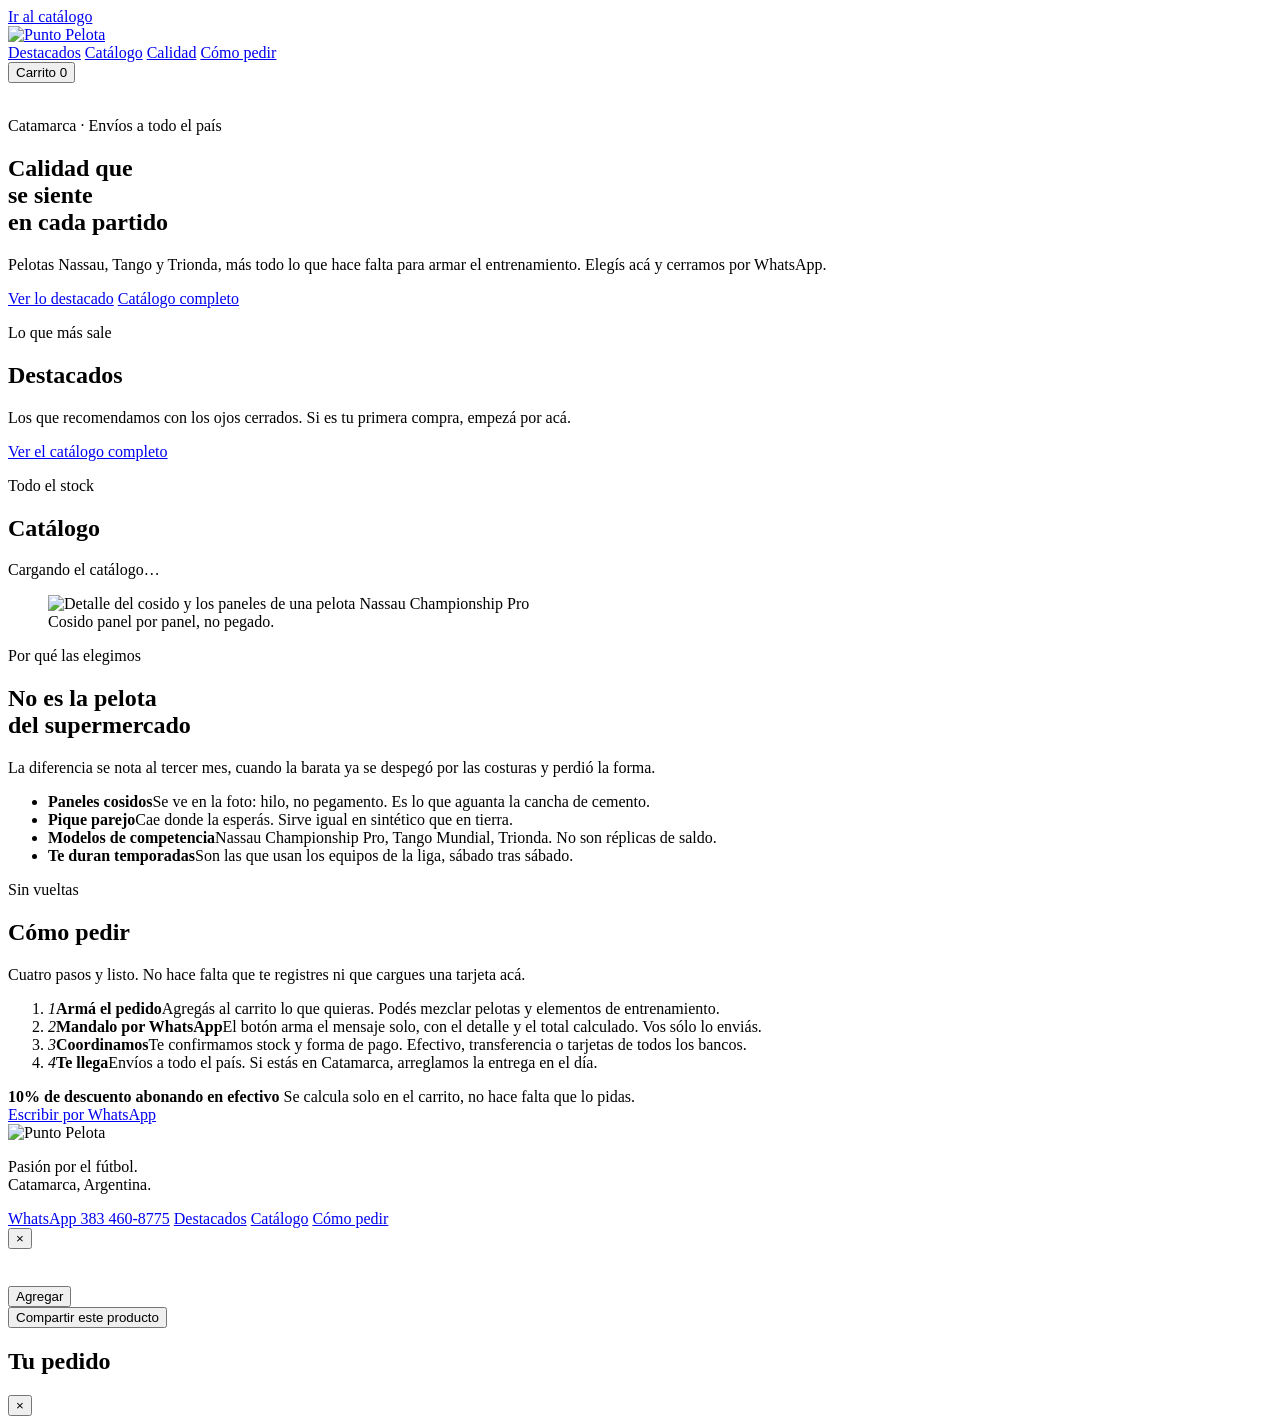
==== index.html @ 663b5a41 "Add files via upload" ====
<!DOCTYPE html>
<html lang="es-AR">
<head>
<meta charset="UTF-8">
<meta name="viewport" content="width=device-width, initial-scale=1.0, viewport-fit=cover">
<title>Punto Pelota — Pasión por el fútbol</title>
<meta name="description" content="Pelotas de fútbol, medio pique y elementos de entrenamiento. Envíos a todo el país, 10% off en efectivo. Catamarca.">
<meta name="theme-color" content="#070A06">

<link rel="icon" href="favicon.ico" sizes="any">
<link rel="icon" type="image/png" sizes="32x32" href="assets/img/favicon-32.png">
<link rel="apple-touch-icon" href="assets/img/apple-touch-icon.png">

<meta property="og:type" content="website">
<meta property="og:site_name" content="Punto Pelota">
<meta property="og:title" content="Punto Pelota — Pasión por el fútbol">
<meta property="og:description" content="Pelotas Nassau, Tango y Trionda. Conos, vallas y escaleras. Envíos a todo el país.">
<meta property="og:image" content="assets/img/og.jpg">
<meta property="og:image:width" content="1200">
<meta property="og:image:height" content="630">
<meta name="twitter:card" content="summary_large_image">

<link rel="preconnect" href="https://fonts.googleapis.com">
<link rel="preconnect" href="https://fonts.gstatic.com" crossorigin>
<link href="https://fonts.googleapis.com/css2?family=Anton&family=Barlow+Condensed:ital,wght@0,500;0,600;0,700;1,800&family=Barlow:wght@400;500;600&display=swap" rel="stylesheet">
<link rel="stylesheet" href="assets/css/styles.css">
</head>
<body>

<a class="skip" href="#catalogo">Ir al catálogo</a>
<div class="grain" aria-hidden="true"></div>

<header class="bar" id="bar">
  <a class="logo" href="#top" aria-label="Punto Pelota, inicio">
    <img src="assets/img/logo.webp" alt="Punto Pelota" width="150" height="141">
  </a>
  <nav class="nav">
    <a href="#destacados">Destacados</a>
    <a href="#catalogo">Catálogo</a>
    <a href="#calidad">Calidad</a>
    <a href="#pedir">Cómo pedir</a>
  </nav>
  <button class="cart-btn" id="cartOpen" aria-label="Abrir carrito">
    Carrito <span class="cart-count" id="cartCount">0</span>
  </button>
</header>

<main id="top">

  <section class="hero">
    <img class="hero-bg" src="assets/img/hero.webp" alt="" aria-hidden="true" fetchpriority="high">
    <span class="sweep" aria-hidden="true"></span>
    <div class="hero-in">
      <p class="eyebrow">Catamarca · Envíos a todo el país</p>
      <h1>Calidad que<br><span>se siente</span><br>en cada partido</h1>
      <p class="lede">Pelotas Nassau, Tango y Trionda, más todo lo que hace falta para armar el entrenamiento. Elegís acá y cerramos por WhatsApp.</p>
      <div class="hero-cta">
        <a class="btn btn-lime" href="#destacados">Ver lo destacado</a>
        <a class="btn btn-ghost" href="#catalogo">Catálogo completo</a>
      </div>
    </div>
  </section>

  <div class="ticker" aria-hidden="true"><div class="ticker-run" id="tickerRun"></div></div>

  <section class="sec destacados" id="destacados">
    <div class="sec-in">
      <header class="sec-head reveal">
        <p class="eyebrow">Lo que más sale</p>
        <h2>Destacados</h2>
        <p class="lede">Los que recomendamos con los ojos cerrados. Si es tu primera compra, empezá por acá.</p>
      </header>
      <div class="feat" id="feat"></div>
      <a class="btn btn-ghost feat-more reveal" href="#catalogo">Ver el catálogo completo</a>
    </div>
  </section>

  <section class="sec catalogo" id="catalogo">
    <div class="sec-in">
      <header class="sec-head reveal">
        <p class="eyebrow">Todo el stock</p>
        <h2>Catálogo</h2>
      </header>
      <div class="filters" id="filters" role="tablist" aria-label="Filtrar por categoría"></div>
      <div class="grid" id="grid" aria-live="polite"></div>
      <p class="loading" id="loading">Cargando el catálogo…</p>
    </div>
  </section>

  <section class="sec calidad" id="calidad">
    <div class="sec-in calidad-in">
      <figure class="calidad-img reveal">
        <img src="assets/img/detalle.webp" alt="Detalle del cosido y los paneles de una pelota Nassau Championship Pro" loading="lazy">
        <figcaption>Cosido panel por panel, no pegado.</figcaption>
      </figure>
      <div class="calidad-txt reveal">
        <p class="eyebrow">Por qué las elegimos</p>
        <h2>No es la pelota<br>del supermercado</h2>
        <p class="lede">La diferencia se nota al tercer mes, cuando la barata ya se despegó por las costuras y perdió la forma.</p>
        <ul class="props">
          <li><b>Paneles cosidos</b><span>Se ve en la foto: hilo, no pegamento. Es lo que aguanta la cancha de cemento.</span></li>
          <li><b>Pique parejo</b><span>Cae donde la esperás. Sirve igual en sintético que en tierra.</span></li>
          <li><b>Modelos de competencia</b><span>Nassau Championship Pro, Tango Mundial, Trionda. No son réplicas de saldo.</span></li>
          <li><b>Te duran temporadas</b><span>Son las que usan los equipos de la liga, sábado tras sábado.</span></li>
        </ul>
      </div>
    </div>
  </section>

  <section class="sec pedir" id="pedir">
    <div class="sec-in">
      <header class="sec-head reveal">
        <p class="eyebrow">Sin vueltas</p>
        <h2>Cómo pedir</h2>
        <p class="lede">Cuatro pasos y listo. No hace falta que te registres ni que cargues una tarjeta acá.</p>
      </header>
      <ol class="pasos">
        <li class="reveal"><i>1</i><b>Armá el pedido</b><span>Agregás al carrito lo que quieras. Podés mezclar pelotas y elementos de entrenamiento.</span></li>
        <li class="reveal"><i>2</i><b>Mandalo por WhatsApp</b><span>El botón arma el mensaje solo, con el detalle y el total calculado. Vos sólo lo enviás.</span></li>
        <li class="reveal"><i>3</i><b>Coordinamos</b><span>Te confirmamos stock y forma de pago. Efectivo, transferencia o tarjetas de todos los bancos.</span></li>
        <li class="reveal"><i>4</i><b>Te llega</b><span>Envíos a todo el país. Si estás en Catamarca, arreglamos la entrega en el día.</span></li>
      </ol>
      <div class="pedir-cta reveal">
        <div>
          <b>10% de descuento abonando en efectivo</b>
          <span>Se calcula solo en el carrito, no hace falta que lo pidas.</span>
        </div>
        <a class="btn btn-lime" href="https://wa.me/5493834608775" target="_blank" rel="noopener">Escribir por WhatsApp</a>
      </div>
    </div>
  </section>

</main>

<footer class="foot">
  <div class="sec-in foot-in">
    <div>
      <img class="foot-logo" src="assets/img/logo.webp" alt="Punto Pelota" width="130" height="122" loading="lazy">
      <p class="foot-note">Pasión por el fútbol.<br>Catamarca, Argentina.</p>
    </div>
    <div class="foot-links">
      <a href="https://wa.me/5493834608775" target="_blank" rel="noopener">WhatsApp 383 460-8775</a>
      <a href="#destacados">Destacados</a>
      <a href="#catalogo">Catálogo</a>
      <a href="#pedir">Cómo pedir</a>
    </div>
  </div>
</footer>

<!-- barra fija de celular -->
<div class="bottombar" id="bottomBar" hidden>
  <div class="bb-txt"><b id="bbCount">0 productos</b><span id="bbTotal">$0</span></div>
  <button class="btn btn-lime" id="bbOpen">Ver pedido</button>
</div>

<!-- ficha de producto -->
<div class="scrim" id="scrim" hidden></div>
<div class="modal" id="modal" role="dialog" aria-modal="true" aria-labelledby="mNombre" aria-hidden="true">
  <div class="modal-card">
    <button class="modal-close" id="modalClose" aria-label="Cerrar">&times;</button>
    <div class="modal-img"><img id="mImg" alt=""></div>
    <p class="cat" id="mCat"></p>
    <h3 id="mNombre"></h3>
    <p class="talle" id="mTalle" hidden></p>
    <p class="det" id="mDet"></p>
    <div class="modal-foot">
      <span id="mPrecio"></span>
      <button class="btn btn-lime" id="mAdd">Agregar</button>
    </div>
    <button class="share" id="mShare">Compartir este producto</button>
  </div>
</div>

<aside class="cart" id="cart" aria-label="Carrito" aria-hidden="true">
  <div class="cart-head">
    <h2>Tu pedido</h2>
    <button class="cart-close" id="cartClose" aria-label="Cerrar carrito">&times;</button>
  </div>
  <div class="cart-body" id="cartBody"></div>
  <div class="cart-foot" id="cartFoot" hidden>
    <div class="row"><span>Subtotal</span><b id="subtotal">$0</b></div>
    <div class="row cash"><span>Con 10% en efectivo</span><b id="cash">$0</b></div>
    <p class="cart-note" id="cartNote" hidden>Hay artículos a consultar. Te pasamos el precio por WhatsApp.</p>
    <a class="btn btn-lime btn-full" id="checkout" href="#" target="_blank" rel="noopener">Enviar pedido por WhatsApp</a>
    <p class="cart-fine">Te respondemos para coordinar pago y entrega.</p>
  </div>
</aside>

<div class="toast" id="toast" role="status" aria-live="polite"></div>

<script src="assets/js/app.js"></script>
</body>
</html>
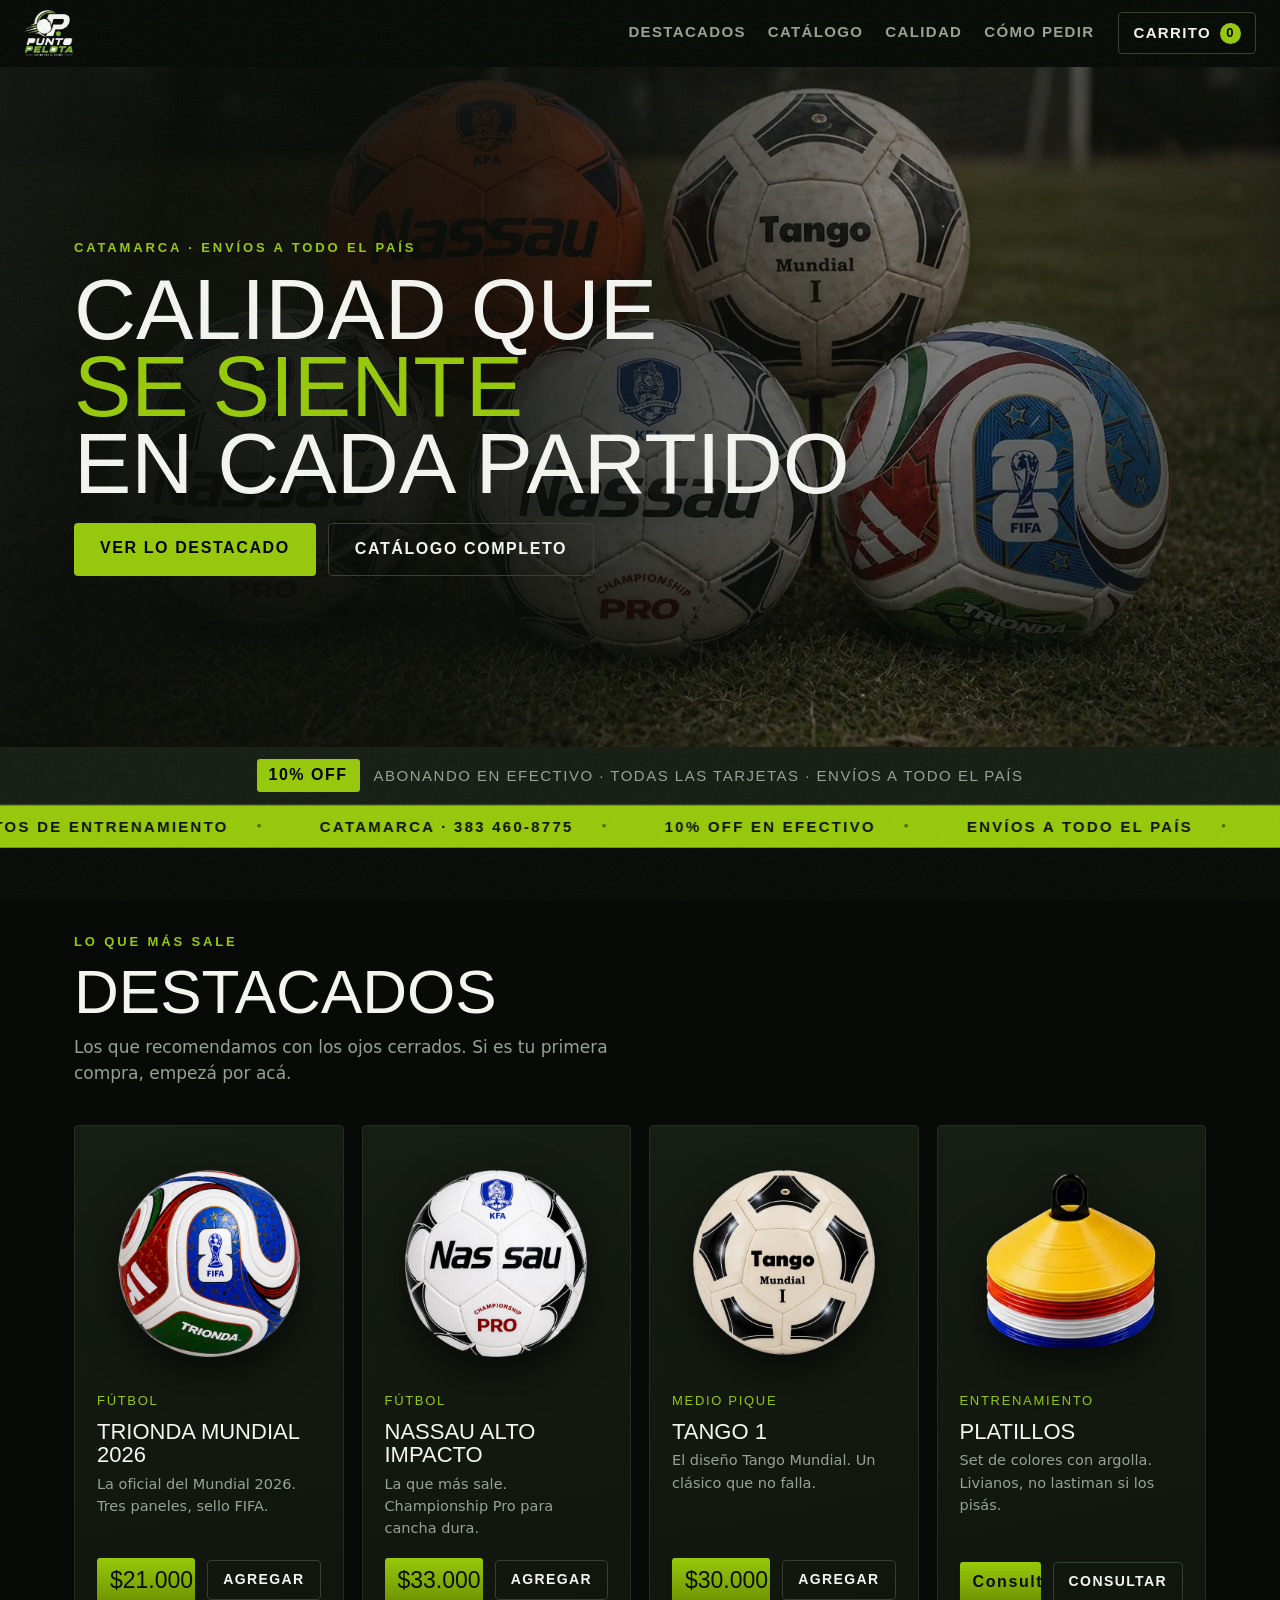
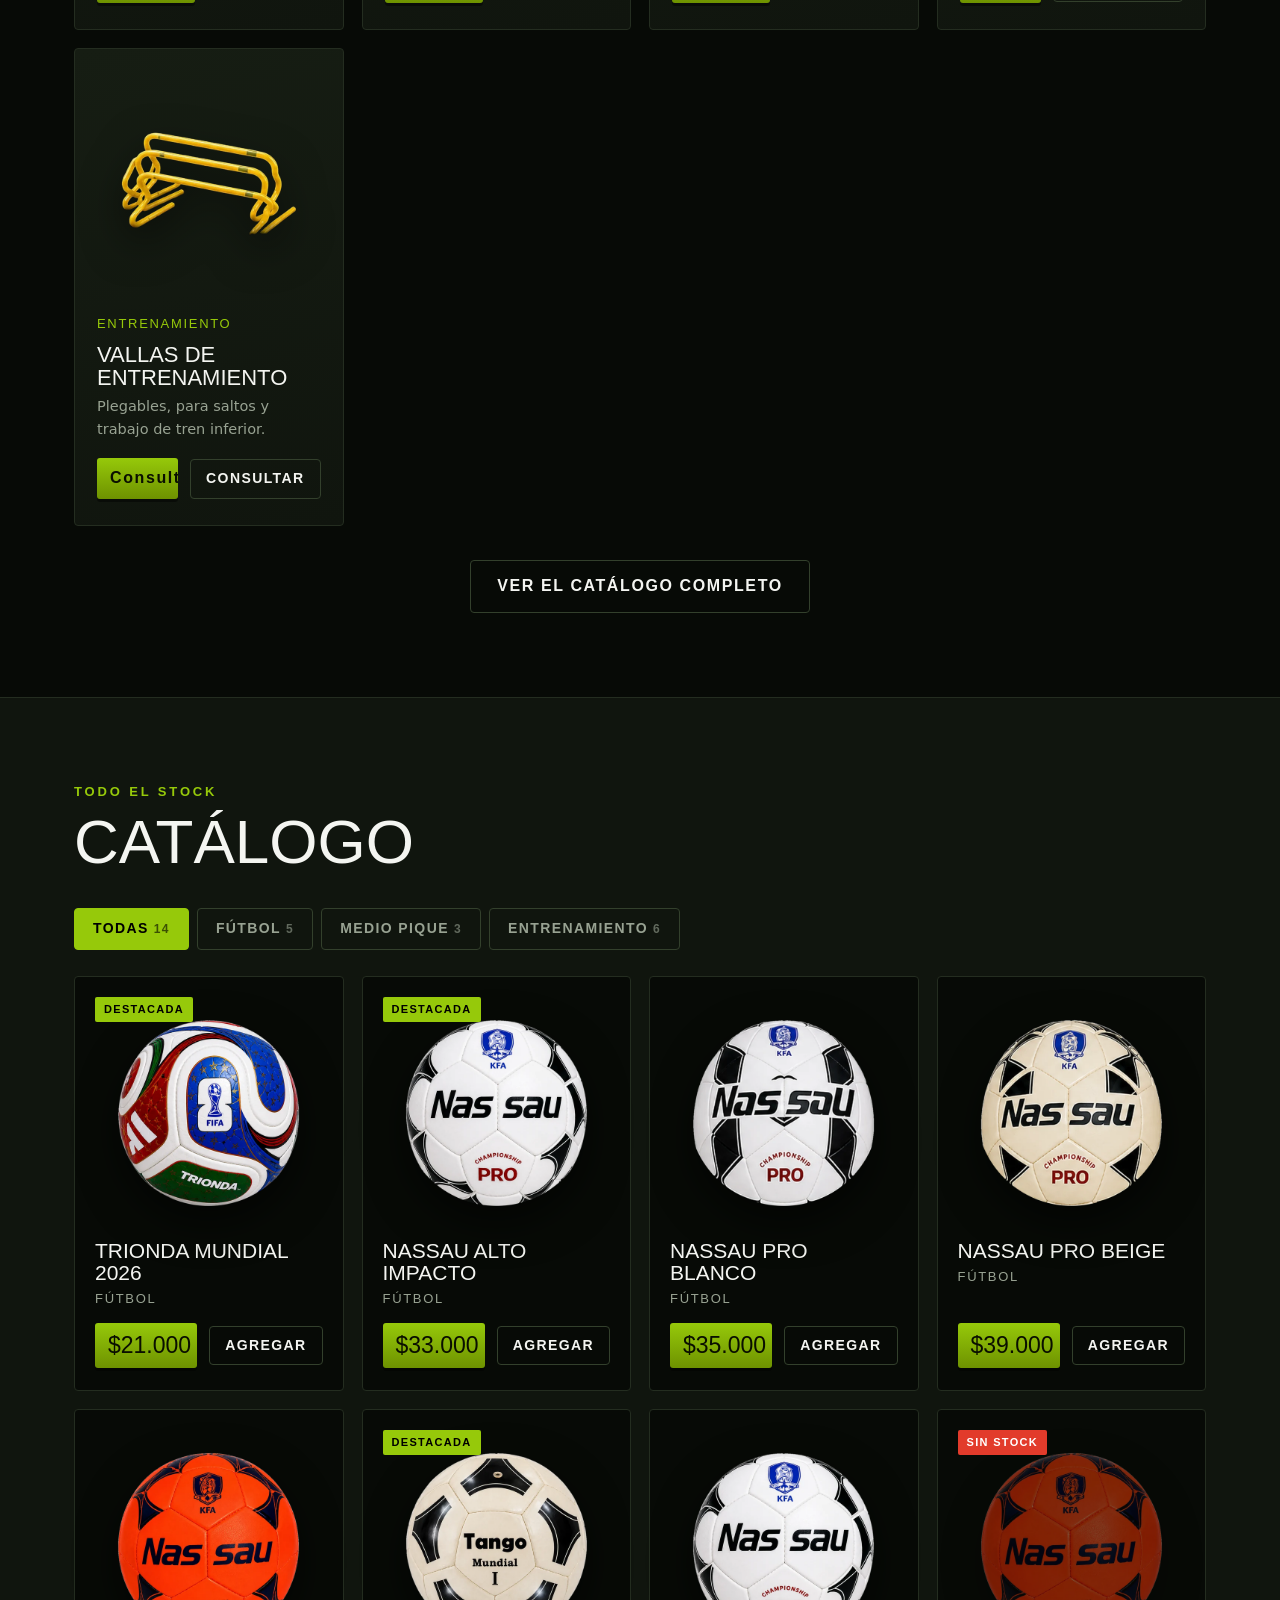
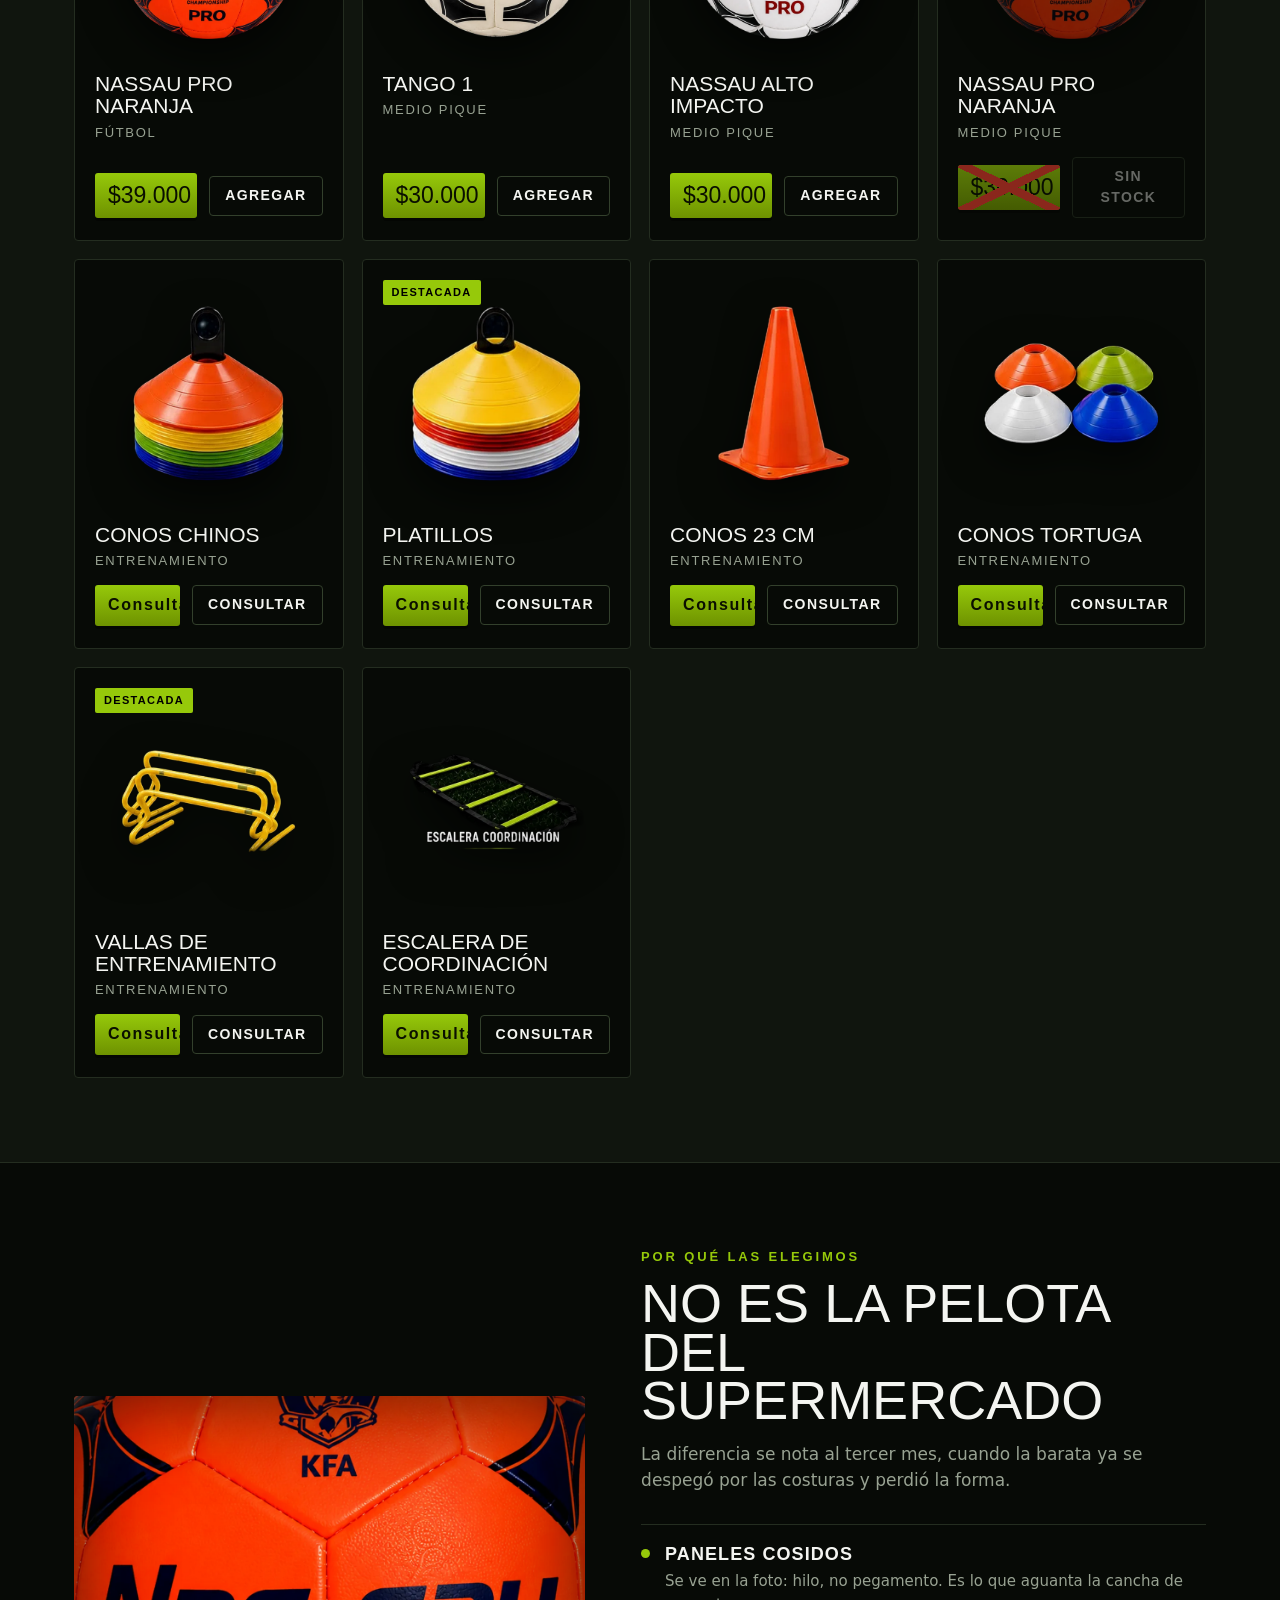
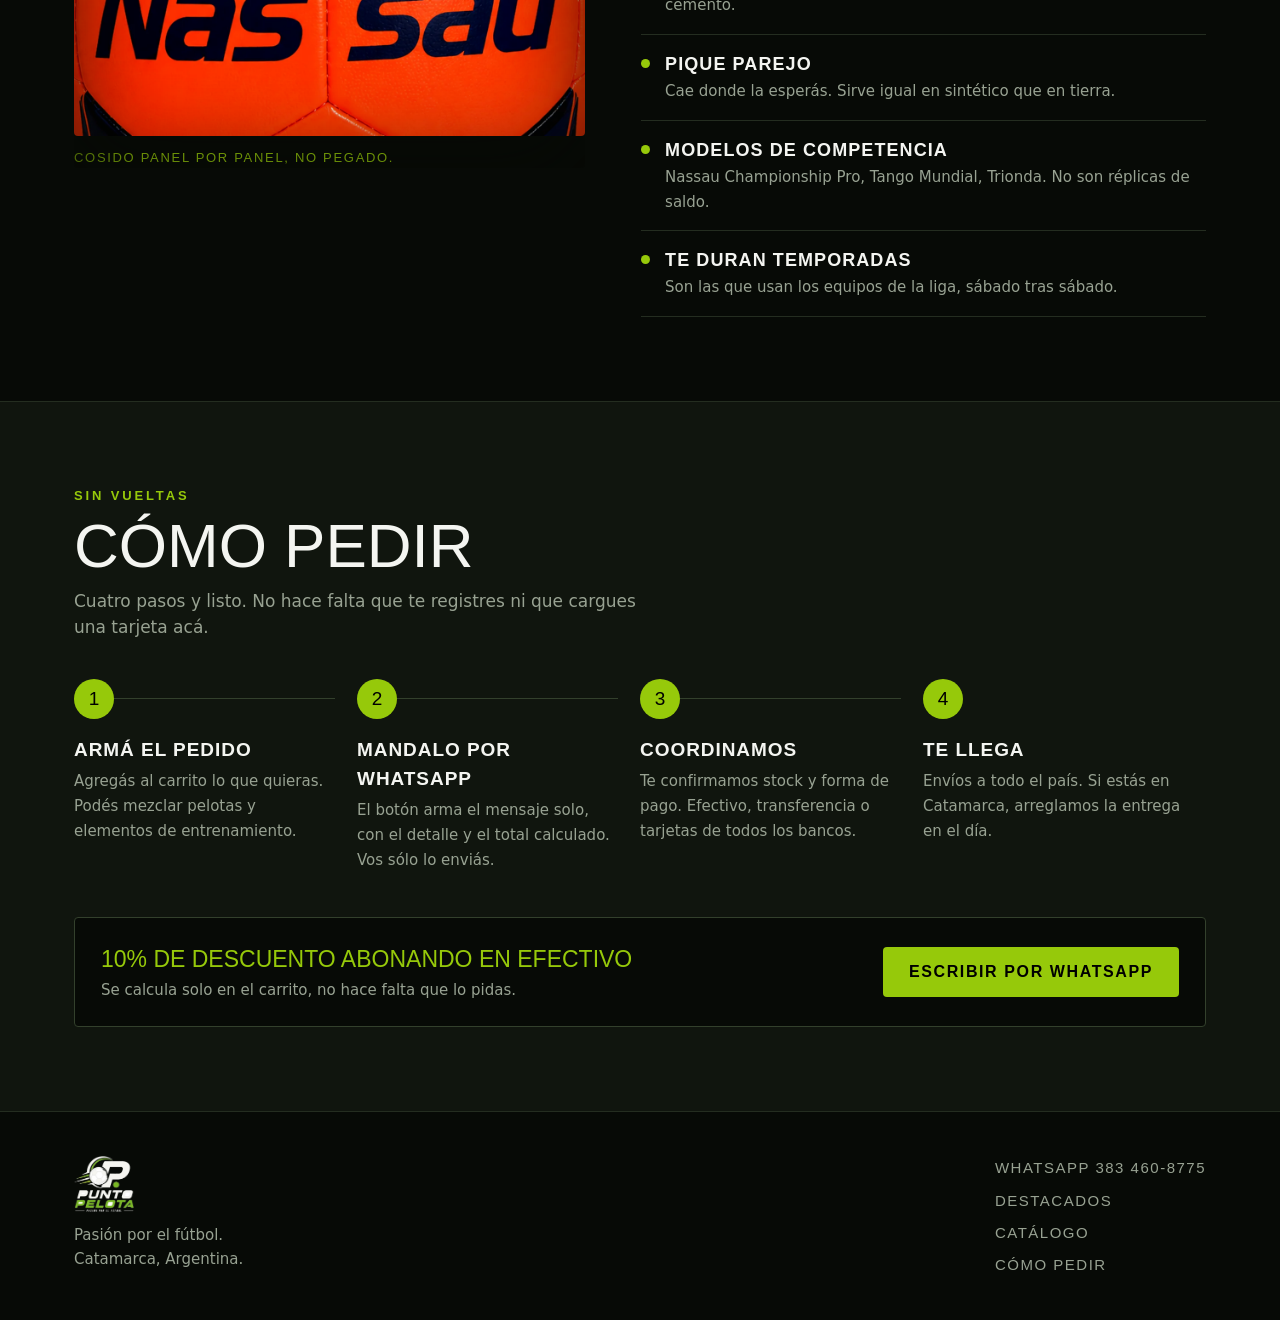
==== commit 145319f4: "cambios" ====
--- a/index.html
+++ b/index.html
@@ -44,6 +44,13 @@
     Carrito <span class="cart-count" id="cartCount">0</span>
   </button>
 </header>
+<!-- nav inferior de celular (como Offload) -->
+<nav class="bottom-nav" id="bottomNav" aria-label="Navegación principal">
+  <a class="bn" href="#top"><svg viewBox="0 0 24 24" fill="none" stroke="currentColor" stroke-width="2"><path d="M3 9l9-7 9 7v11a2 2 0 01-2 2H5a2 2 0 01-2-2z"/><polyline points="9 22 9 12 15 12 15 22"/></svg><span>Inicio</span></a>
+  <a class="bn" href="#catalogo"><svg viewBox="0 0 24 24" fill="none" stroke="currentColor" stroke-width="2"><rect x="3" y="3" width="7" height="7"/><rect x="14" y="3" width="7" height="7"/><rect x="3" y="14" width="7" height="7"/><rect x="14" y="14" width="7" height="7"/></svg><span>Catálogo</span></a>
+  <a class="bn bn-wp" href="https://wa.me/5493834608775" target="_blank" rel="noopener"><svg viewBox="0 0 24 24" fill="currentColor"><path d="M17.47 14.38c-.28-.14-1.64-.81-1.9-.9-.25-.1-.43-.14-.62.14-.18.28-.71.9-.87 1.08-.16.18-.32.2-.6.07-.28-.14-1.18-.43-2.25-1.38-.83-.74-1.39-1.65-1.55-1.93-.16-.28-.02-.43.12-.57.13-.12.28-.32.42-.48.14-.16.18-.28.28-.46.1-.18.05-.34-.02-.48-.07-.14-.62-1.5-.85-2.05-.22-.54-.45-.47-.62-.47l-.53-.01c-.18 0-.48.07-.73.34-.25.27-.97.95-.97 2.3s1 2.66 1.13 2.85c.14.18 1.96 3 4.75 4.21.66.29 1.18.46 1.58.58.66.21 1.26.18 1.74.11.53-.08 1.64-.67 1.87-1.32.23-.65.23-1.2.16-1.32-.07-.12-.25-.2-.53-.33z"/><path d="M12 2C6.48 2 2 6.48 2 12c0 1.85.5 3.58 1.37 5.07L2 22l5.07-1.36C8.43 21.51 10.16 22 12 22c5.52 0 10-4.48 10-10S17.52 2 12 2zm0 18c-1.7 0-3.29-.44-4.67-1.22l-.33-.2-3.41.91.91-3.35-.22-.35A7.94 7.94 0 014 12c0-4.42 3.58-8 8-8s8 3.58 8 8-3.58 8-8 8z"/></svg><span>WhatsApp</span></a>
+  <button class="bn" id="bnCart"><svg viewBox="0 0 24 24" fill="none" stroke="currentColor" stroke-width="2"><circle cx="9" cy="21" r="1"/><circle cx="20" cy="21" r="1"/><path d="M1 1h4l2.68 13.39a2 2 0 002 1.61h9.72a2 2 0 002-1.61L23 6H6"/></svg><span>Carrito</span><span class="bn-count" id="bnCount">0</span></button>
+</nav>
 
 <main id="top">
 
@@ -53,7 +60,6 @@
     <div class="hero-in">
       <p class="eyebrow">Catamarca · Envíos a todo el país</p>
       <h1>Calidad que<br><span>se siente</span><br>en cada partido</h1>
-      <p class="lede">Pelotas Nassau, Tango y Trionda, más todo lo que hace falta para armar el entrenamiento. Elegís acá y cerramos por WhatsApp.</p>
       <div class="hero-cta">
         <a class="btn btn-lime" href="#destacados">Ver lo destacado</a>
         <a class="btn btn-ghost" href="#catalogo">Catálogo completo</a>
@@ -61,7 +67,12 @@
     </div>
   </section>
 
-  <div class="ticker" aria-hidden="true"><div class="ticker-run" id="tickerRun"></div></div>
+  <div class="promo-strip">
+    <span class="promo-badge">10% OFF</span>
+    <span>abonando en efectivo · todas las tarjetas · envíos a todo el país</span>
+  </div>
+
+  <div class="ticker" aria-hidden="true"><div class="ticker-inner" id="tickerInner"></div></div>
 
   <section class="sec destacados" id="destacados">
     <div class="sec-in">
@@ -147,11 +158,6 @@
   </div>
 </footer>
 
-<!-- barra fija de celular -->
-<div class="bottombar" id="bottomBar" hidden>
-  <div class="bb-txt"><b id="bbCount">0 productos</b><span id="bbTotal">$0</span></div>
-  <button class="btn btn-lime" id="bbOpen">Ver pedido</button>
-</div>
 
 <!-- ficha de producto -->
 <div class="scrim" id="scrim" hidden></div>
@@ -190,4 +196,4 @@
 
 <script src="assets/js/app.js"></script>
 </body>
-</html>
+</html> 
--- a/assets/css/styles.css
+++ b/assets/css/styles.css
@@ -0,0 +1,404 @@
+/* Punto Pelota — tokens tomados del logo y los flyers oficiales */
+:root{
+  --pitch:#070A06; --night:#10150E; --night2:#161D13;
+  --line:#242D20; --line2:#33402C;
+  --chalk:#F4F5F1; --ash:#98A292;
+  --lime:#96C90A; --lime-deep:#6E9200; --red:#E23B2B;
+  --r:4px; --max:1180px;
+  --safe:env(safe-area-inset-bottom,0px);
+}
+
+*{box-sizing:border-box;margin:0;padding:0}
+html{scroll-behavior:smooth}
+body{background:var(--pitch);color:var(--chalk);
+  font-family:'Barlow',system-ui,sans-serif;font-size:16px;line-height:1.55;
+  -webkit-font-smoothing:antialiased;overflow-x:hidden}
+img{max-width:100%;display:block}
+a{color:inherit;text-decoration:none}
+button{font:inherit;cursor:pointer;border:0;background:none;color:inherit}
+.skip{position:absolute;left:-9999px}
+.skip:focus{left:12px;top:12px;z-index:99;background:var(--lime);color:#000;padding:10px 16px}
+:focus-visible{outline:2px solid var(--lime);outline-offset:3px}
+
+.grain{position:fixed;inset:0;z-index:100;pointer-events:none;opacity:.05;
+  background-image:url("data:image/svg+xml,%3Csvg xmlns='http://www.w3.org/2000/svg' width='140' height='140'%3E%3Cfilter id='n'%3E%3CfeTurbulence type='fractalNoise' baseFrequency='.85' numOctaves='3'/%3E%3C/filter%3E%3Crect width='140' height='140' filter='url(%23n)'/%3E%3C/svg%3E")}
+
+h1,h2{font-family:'Anton',sans-serif;font-weight:400;text-transform:uppercase;line-height:.9}
+.lede{color:var(--ash);font-size:17px;max-width:52ch}
+.eyebrow{font-family:'Barlow Condensed',sans-serif;font-weight:600;
+  text-transform:uppercase;letter-spacing:.22em;font-size:13px;color:var(--lime)}
+
+.btn{font-family:'Barlow Condensed',sans-serif;font-weight:700;
+  text-transform:uppercase;letter-spacing:.1em;font-size:16px;
+  padding:13px 26px;border-radius:var(--r);display:inline-block;text-align:center;
+  transition:transform .16s,background .16s,border-color .16s,color .16s}
+.btn-lime{background:var(--lime);color:#000}
+.btn-lime:hover{background:#A8DE12;transform:translateY(-2px)}
+.btn-ghost{border:1px solid var(--line2);color:var(--chalk)}
+.btn-ghost:hover{border-color:var(--lime);color:var(--lime)}
+.btn-full{width:100%}
+
+.sec{padding:84px 0}
+.sec-in{max-width:var(--max);margin:0 auto;padding:0 24px}
+.sec-head{margin-bottom:38px}
+.sec-head h2{font-size:clamp(38px,6vw,62px);margin:12px 0}
+.sec-head .lede{margin-top:14px}
+
+.reveal{opacity:0;transform:translateY(22px);
+  transition:opacity .6s cubic-bezier(.2,.7,.3,1),transform .6s cubic-bezier(.2,.7,.3,1)}
+.reveal.in{opacity:1;transform:none}
+
+/* ---------- Header ---------- */
+.bar{position:sticky;top:0;z-index:40;display:flex;align-items:center;gap:24px;
+  padding:10px 24px;background:rgba(7,10,6,.9);backdrop-filter:blur(12px);
+  border-bottom:1px solid transparent;transition:border-color .3s,padding .3s}
+.bar.stuck{border-bottom-color:var(--line);padding:6px 24px}
+.logo img{height:46px;width:auto;transition:height .3s}
+.bar.stuck .logo img{height:38px}
+.nav{margin-left:auto;display:flex;gap:22px;
+  font-family:'Barlow Condensed',sans-serif;font-weight:600;
+  text-transform:uppercase;letter-spacing:.09em;font-size:15px}
+.nav a{color:var(--ash);transition:color .18s;position:relative;padding-bottom:3px}
+.nav a::after{content:"";position:absolute;left:0;right:100%;bottom:0;height:2px;
+  background:var(--lime);transition:right .25s}
+.nav a:hover{color:var(--chalk)}
+.nav a:hover::after{right:0}
+.cart-btn{font-family:'Barlow Condensed',sans-serif;font-weight:700;
+  text-transform:uppercase;letter-spacing:.09em;font-size:15px;
+  border:1px solid var(--line2);padding:8px 14px;border-radius:var(--r);
+  display:flex;align-items:center;gap:9px;transition:border-color .18s}
+.cart-btn:hover{border-color:var(--lime)}
+.cart-count{background:var(--lime);color:#000;font-weight:700;min-width:21px;height:21px;
+  border-radius:11px;display:grid;place-items:center;font-size:13px;padding:0 5px}
+.cart-count.bump{animation:bump .4s cubic-bezier(.3,1.6,.4,1)}
+@keyframes bump{40%{transform:scale(1.45)}}
+
+/* ---------- Hero ---------- */
+.hero{position:relative;min-height:clamp(470px,76vh,680px);display:flex;align-items:center;overflow:hidden}
+.hero-bg{position:absolute;inset:0;width:100%;height:100%;object-fit:cover;object-position:50% 62%}
+.hero::after{content:"";position:absolute;inset:0;
+  background:linear-gradient(96deg,rgba(7,10,6,.96) 0%,rgba(7,10,6,.87) 38%,rgba(7,10,6,.4) 68%,rgba(7,10,6,.66) 100%)}
+.sweep{position:absolute;top:-60%;left:-30%;width:38%;height:220%;z-index:1;
+  background:linear-gradient(90deg,transparent,rgba(255,255,255,.055),transparent);
+  transform:rotate(14deg);animation:sweep 9s ease-in-out infinite}
+@keyframes sweep{0%{left:-30%}55%,100%{left:120%}}
+.hero-in{position:relative;z-index:2;max-width:var(--max);width:100%;margin:0 auto;padding:56px 24px}
+.hero h1{font-size:clamp(46px,7.6vw,86px);margin:12px 0 20px}
+.hero h1 span{color:var(--lime)}
+.hero .lede{margin-bottom:30px}
+.hero-cta{display:flex;gap:12px;flex-wrap:wrap}
+
+/* ---------- Promo strip ---------- */
+.promo-strip{display:flex;align-items:center;justify-content:center;gap:14px;
+  background:var(--night2);border-bottom:1px solid var(--line2);
+  padding:12px 20px;font-family:'Barlow Condensed',sans-serif;font-size:15px;
+  text-transform:uppercase;letter-spacing:.1em;color:var(--ash);text-align:center;flex-wrap:wrap}
+.promo-badge{background:var(--lime);color:#000;font-weight:700;
+  padding:4px 12px;border-radius:3px;font-size:16px;white-space:nowrap}
+
+/* ---------- Ticker (JS) ---------- */
+
+.ticker{overflow:hidden;background:var(--lime);color:#0A0F00;
+  border-block:1px solid var(--lime-deep);padding:9px 0;user-select:none}
+.ticker-inner{display:flex;width:max-content;will-change:transform}
+.ticker-inner span{font-family:'Barlow Condensed',sans-serif;font-weight:700;
+  text-transform:uppercase;letter-spacing:.15em;font-size:15px;white-space:nowrap;
+  padding:0 28px;display:flex;align-items:center;gap:28px}
+.ticker-inner span::after{content:"●";font-size:8px;opacity:.55}
+
+/* ---------- Tarjetas ---------- */
+.feat,.grid{display:grid;gap:18px}
+.feat{grid-template-columns:repeat(auto-fit,minmax(228px,1fr))}
+.grid{grid-template-columns:repeat(auto-fill,minmax(232px,1fr))}
+
+.card,.fcard{position:relative;border:1px solid var(--line);border-radius:var(--r);
+  display:flex;flex-direction:column;cursor:pointer;
+  transition:border-color .22s,transform .22s,box-shadow .25s}
+.card{background:var(--pitch);padding:20px 20px 22px}
+.fcard{background:linear-gradient(168deg,var(--night2),var(--night));
+  padding:24px 22px 26px;overflow:hidden}
+.card:hover{border-color:var(--line2);transform:translateY(-3px)}
+.fcard:hover{border-color:var(--line2);box-shadow:0 18px 44px rgba(0,0,0,.5)}
+.fcard::before{content:"";position:absolute;inset:0;opacity:0;transition:opacity .3s;
+  background:radial-gradient(420px circle at var(--mx,50%) var(--my,0%),rgba(150,201,10,.14),transparent 62%)}
+.fcard:hover::before{opacity:1}
+
+.card-img,.fimg{position:relative;aspect-ratio:1;display:grid;place-items:center;margin-bottom:16px}
+.fimg{margin-bottom:18px}
+.card-img img,.fimg img{width:92%;filter:drop-shadow(0 16px 20px rgba(0,0,0,.6));
+  transition:transform .35s cubic-bezier(.2,.7,.3,1)}
+.fimg img{width:94%}
+.card:hover .card-img img{transform:scale(1.06) rotate(-6deg)}
+.fcard:hover .fimg img{transform:scale(1.07) translateY(-5px)}
+
+.tag{position:absolute;top:0;left:0;z-index:2;
+  font-family:'Barlow Condensed',sans-serif;font-weight:700;
+  text-transform:uppercase;letter-spacing:.12em;font-size:11px;
+  background:var(--lime);color:#000;padding:4px 9px;border-radius:2px}
+.tag-off{background:var(--red);color:#fff}
+
+.card h3,.fcard h3{font-family:'Anton',sans-serif;font-weight:400;font-size:21px;
+  line-height:1.05;text-transform:uppercase;margin-bottom:5px}
+.fcard h3{font-size:22px;margin-bottom:6px}
+.card .cat{font-family:'Barlow Condensed',sans-serif;font-size:13px;
+  text-transform:uppercase;letter-spacing:.13em;color:var(--ash);margin-bottom:14px}
+.fcard .cat{font-family:'Barlow Condensed',sans-serif;font-size:13px;
+  text-transform:uppercase;letter-spacing:.13em;color:var(--lime);margin-bottom:9px}
+.fcard .det{color:var(--ash);font-size:14.5px;margin-bottom:18px}
+.card-foot,.fbot{margin-top:auto;display:flex;align-items:center;gap:12px;position:relative;z-index:2}
+.feat-more{display:block;width:max-content;margin:34px auto 0}
+
+/* Firma: la chapa de precio de los flyers */
+.price{position:relative;overflow:hidden;font-family:'Anton',sans-serif;font-size:23px;
+  background:linear-gradient(180deg,var(--lime),var(--lime-deep));
+  color:#0A0F00;padding:5px 13px 4px;border-radius:3px;
+  box-shadow:0 3px 0 rgba(0,0,0,.45);white-space:nowrap}
+.price::before{content:"";position:absolute;top:0;left:-70%;width:45%;height:100%;
+  background:linear-gradient(100deg,transparent,rgba(255,255,255,.5),transparent);
+  transition:left .55s ease}
+.card:hover .price::before,.fcard:hover .price::before{left:130%}
+.price.ask{font-family:'Barlow Condensed',sans-serif;font-weight:700;font-size:16px;
+  letter-spacing:.1em;padding:8px 13px}
+.sold .price{opacity:.6}
+.sold .price::after{content:"";position:absolute;inset:-6px -8px;
+  background:
+    linear-gradient(to bottom right,transparent 46%,var(--red) 46%,var(--red) 54%,transparent 54%),
+    linear-gradient(to bottom left,transparent 46%,var(--red) 46%,var(--red) 54%,transparent 54%)}
+.add{margin-left:auto;font-family:'Barlow Condensed',sans-serif;font-weight:700;
+  text-transform:uppercase;letter-spacing:.1em;font-size:14px;
+  border:1px solid var(--line2);padding:8px 15px;border-radius:var(--r);transition:all .18s}
+.add:hover{background:var(--lime);border-color:var(--lime);color:#000}
+/* sin stock: la foto se ve en color, sólo se apaga */
+.sold .card-img img,.sold .fimg img{opacity:.5}
+.sold .add{opacity:.4;pointer-events:none}
+.sold:hover .card-img img{transform:none}
+
+/* botón redondo, sólo en celular */
+.addr{display:none;position:absolute;right:0;bottom:0;z-index:3;
+  width:36px;height:36px;border-radius:50%;background:var(--lime);color:#000;
+  font-size:23px;line-height:1;place-items:center;
+  box-shadow:0 3px 10px rgba(0,0,0,.5)}
+.addr:active{transform:scale(.9)}
+.sold .addr{background:var(--line2);color:var(--ash);pointer-events:none}
+
+.empty{grid-column:1/-1;text-align:center;padding:70px 24px;
+  border:1px dashed var(--line2);border-radius:var(--r)}
+.empty h3{font-family:'Anton',sans-serif;font-size:26px;text-transform:uppercase;margin-bottom:10px}
+.empty p{color:var(--ash);margin-bottom:22px}
+.loading{color:var(--ash);text-align:center;padding:50px}
+
+/* ---------- Filtros ---------- */
+.catalogo{background:var(--night);border-block:1px solid var(--line)}
+.filters{display:flex;gap:8px;flex-wrap:wrap;margin-bottom:26px}
+.chip{font-family:'Barlow Condensed',sans-serif;font-weight:600;
+  text-transform:uppercase;letter-spacing:.1em;font-size:14px;
+  padding:9px 18px;border:1px solid var(--line2);border-radius:var(--r);
+  color:var(--ash);transition:all .18s;white-space:nowrap}
+.chip:hover{border-color:var(--lime);color:var(--chalk)}
+.chip[aria-selected="true"]{background:var(--lime);border-color:var(--lime);color:#000}
+.chip .n{opacity:.6;font-size:12px;margin-left:5px}
+
+/* ---------- Calidad ---------- */
+.calidad{background:var(--pitch)}
+.calidad-in{display:grid;grid-template-columns:.95fr 1.05fr;gap:56px;align-items:center}
+.calidad-img{position:relative}
+.calidad-img img{border-radius:var(--r);width:100%}
+.calidad-img::after{content:"";position:absolute;inset:0;border-radius:var(--r);
+  box-shadow:inset 0 0 90px rgba(7,10,6,.75);pointer-events:none}
+.calidad-img figcaption{margin-top:12px;font-family:'Barlow Condensed',sans-serif;
+  text-transform:uppercase;letter-spacing:.13em;font-size:13px;color:var(--lime)}
+.calidad h2{font-size:clamp(34px,5vw,54px);margin:12px 0 16px}
+.calidad .lede{margin-bottom:30px}
+.props{list-style:none;display:grid}
+.props li{padding:16px 0 16px 24px;border-top:1px solid var(--line);position:relative}
+.props li:last-child{border-bottom:1px solid var(--line)}
+.props li::before{content:"";position:absolute;left:0;top:24px;
+  width:9px;height:9px;background:var(--lime);border-radius:50%}
+.props b{display:block;font-family:'Barlow Condensed',sans-serif;font-weight:700;
+  text-transform:uppercase;letter-spacing:.06em;font-size:18px}
+.props span{color:var(--ash);font-size:15px}
+
+/* ---------- Cómo pedir ---------- */
+.pedir{background:var(--night);border-top:1px solid var(--line)}
+.pasos{list-style:none;display:grid;grid-template-columns:repeat(4,1fr);margin-bottom:44px}
+.pasos li{position:relative;padding:0 22px 0 0}
+.pasos li::after{content:"";position:absolute;left:22px;right:22px;top:19px;height:1px;background:var(--line2)}
+.pasos li:last-child::after{display:none}
+.pasos i{position:relative;z-index:2;display:grid;place-items:center;
+  width:40px;height:40px;border-radius:50%;background:var(--lime);color:#000;
+  font-family:'Anton',sans-serif;font-style:normal;font-size:19px;margin-bottom:16px}
+.pasos b{display:block;font-family:'Barlow Condensed',sans-serif;font-weight:700;
+  text-transform:uppercase;letter-spacing:.05em;font-size:19px;margin-bottom:5px}
+.pasos span{color:var(--ash);font-size:15px}
+.pedir-cta{display:flex;align-items:center;justify-content:space-between;gap:24px;
+  flex-wrap:wrap;background:var(--pitch);border:1px solid var(--line2);
+  border-radius:var(--r);padding:24px 26px}
+.pedir-cta b{display:block;font-family:'Anton',sans-serif;font-weight:400;
+  text-transform:uppercase;font-size:23px;color:var(--lime)}
+.pedir-cta span{color:var(--ash);font-size:15px}
+
+/* ---------- Footer ---------- */
+.foot{border-top:1px solid var(--line);background:var(--pitch)}
+.foot-in{padding-block:44px;display:flex;justify-content:space-between;gap:30px;flex-wrap:wrap}
+.foot-logo{height:56px;width:auto;margin-bottom:12px}
+.foot-note{color:var(--ash);font-size:15px}
+.foot-links{display:flex;flex-direction:column;gap:9px;
+  font-family:'Barlow Condensed',sans-serif;text-transform:uppercase;
+  letter-spacing:.1em;font-size:15px;color:var(--ash)}
+.foot-links a:hover{color:var(--lime)}
+
+/* ---------- Ficha de producto ---------- */
+.modal{position:fixed;inset:0;z-index:62;display:grid;place-items:center;padding:24px;
+  opacity:0;pointer-events:none;transition:opacity .22s}
+.modal.open{opacity:1;pointer-events:auto}
+.modal-card{position:relative;width:min(420px,100%);max-height:88dvh;overflow-y:auto;
+  background:var(--night);border:1px solid var(--line2);border-radius:var(--r);
+  padding:26px 24px 22px;transform:translateY(18px);transition:transform .26s cubic-bezier(.3,.9,.3,1)}
+.modal.open .modal-card{transform:none}
+.modal-close{position:absolute;top:10px;right:14px;font-size:30px;line-height:1;color:var(--ash)}
+.modal-close:hover{color:var(--chalk)}
+.modal-img{aspect-ratio:1;display:grid;place-items:center;margin-bottom:18px}
+.modal-img img{width:76%;filter:drop-shadow(0 20px 26px rgba(0,0,0,.7))}
+.modal .cat{font-family:'Barlow Condensed',sans-serif;font-size:13px;
+  text-transform:uppercase;letter-spacing:.13em;color:var(--lime)}
+.modal h3{font-family:'Anton',sans-serif;font-weight:400;font-size:29px;
+  text-transform:uppercase;line-height:1.02;margin:4px 0 8px}
+.modal .talle{font-family:'Barlow Condensed',sans-serif;font-weight:700;
+  text-transform:uppercase;letter-spacing:.1em;font-size:14px;
+  border:1px solid var(--line2);border-radius:var(--r);
+  display:inline-block;padding:4px 11px;margin-bottom:10px}
+.modal .det{color:var(--ash);font-size:15.5px;margin-bottom:20px}
+.modal-foot{display:flex;align-items:center;gap:14px;margin-bottom:14px}
+.modal-foot .btn{margin-left:auto}
+.share{display:block;width:100%;font-family:'Barlow Condensed',sans-serif;font-weight:600;
+  text-transform:uppercase;letter-spacing:.1em;font-size:14px;color:var(--ash);
+  border:1px solid var(--line);border-radius:var(--r);padding:10px}
+.share:hover{border-color:var(--lime);color:var(--lime)}
+
+/* ---------- Carrito ---------- */
+.scrim{position:fixed;inset:0;background:rgba(0,0,0,.7);z-index:50}
+.cart{position:fixed;top:0;right:0;bottom:0;width:min(410px,100%);
+  background:var(--night);border-left:1px solid var(--line);z-index:60;
+  display:flex;flex-direction:column;transform:translateX(100%);
+  transition:transform .28s cubic-bezier(.3,.8,.3,1)}
+.cart.open{transform:none}
+.cart-head{display:flex;align-items:center;justify-content:space-between;
+  padding:20px 22px;border-bottom:1px solid var(--line)}
+.cart-head h2{font-size:26px}
+.cart-close{font-size:30px;line-height:1;color:var(--ash)}
+.cart-close:hover{color:var(--chalk)}
+.cart-body{flex:1;overflow-y:auto;padding:16px 22px}
+.ci{display:flex;gap:13px;align-items:center;padding:14px 0;border-bottom:1px solid var(--line)}
+.ci img{width:52px;height:52px;object-fit:contain;flex-shrink:0}
+.ci-info{flex:1;min-width:0}
+.ci-info b{display:block;font-family:'Barlow Condensed',sans-serif;font-weight:700;
+  text-transform:uppercase;font-size:16px}
+.ci-info span{color:var(--ash);font-size:14px}
+.qty{display:flex;align-items:center;gap:9px}
+.qty button{width:28px;height:28px;border:1px solid var(--line2);border-radius:3px;
+  display:grid;place-items:center;color:var(--ash)}
+.qty button:hover{border-color:var(--lime);color:var(--lime)}
+.qty b{min-width:16px;text-align:center;font-size:15px}
+.cart-empty{text-align:center;color:var(--ash);padding:60px 12px}
+.cart-foot{padding:20px 22px calc(20px + var(--safe));border-top:1px solid var(--line)}
+.cart-foot .row{display:flex;justify-content:space-between;margin-bottom:9px;
+  font-family:'Barlow Condensed',sans-serif;text-transform:uppercase;letter-spacing:.08em}
+.cart-foot .row b{font-family:'Anton',sans-serif;font-size:21px}
+.cart-foot .cash,.cart-foot .cash b{color:var(--lime)}
+.cart-note{color:var(--ash);font-size:13px;margin:10px 0;padding:9px 11px;
+  border:1px solid var(--line2);border-radius:var(--r)}
+.cart-fine{color:var(--ash);font-size:13px;text-align:center;margin-top:11px}
+
+/* ---------- Barra fija de celular ---------- */
+.bottom-nav{position:sticky;top:0;z-index:39;   /* justo debajo del .bar (z:40) */
+  display:none;grid-template-columns:repeat(4,1fr);
+  background:rgba(10,15,8,.97);backdrop-filter:blur(14px);
+  border-bottom:1px solid var(--line2)}
+.bn{display:flex;flex-direction:column;align-items:center;justify-content:center;
+  gap:4px;padding:10px 4px;border:0;background:none;color:var(--ash);
+  font-family:'Barlow Condensed',sans-serif;font-weight:600;
+  text-transform:uppercase;letter-spacing:.08em;font-size:11px;
+  cursor:pointer;text-decoration:none;position:relative;transition:color .18s}
+.bn:hover,.bn:focus-visible{color:var(--lime)}
+.bn svg{width:22px;height:22px;stroke-linecap:round;stroke-linejoin:round}
+.bn-wp{color:#25D366}.bn-wp:hover,.bn-wp:focus-visible{color:#128C7E}
+.bn-count{position:absolute;top:6px;right:calc(50% - 20px);
+  background:var(--lime);color:#000;font-weight:700;
+  min-width:18px;height:18px;border-radius:9px;
+  display:grid;place-items:center;font-size:11px;padding:0 4px}
+
+.fly{position:fixed;z-index:80;pointer-events:none;border-radius:50%;
+  transition:transform .72s cubic-bezier(.5,-.35,.7,.55),opacity .72s ease}
+.toast{position:fixed;left:50%;bottom:28px;transform:translate(-50%,90px);
+  background:var(--lime);color:#000;padding:11px 22px;border-radius:var(--r);
+  font-family:'Barlow Condensed',sans-serif;font-weight:700;
+  text-transform:uppercase;letter-spacing:.09em;z-index:70;
+  opacity:0;transition:all .25s;pointer-events:none;max-width:90vw;text-align:center}
+.toast.show{transform:translate(-50%,0);opacity:1}
+
+/* ---------- Responsive ---------- */
+@media(max-width:940px){
+  .calidad-in{grid-template-columns:1fr;gap:34px}
+  .pasos{grid-template-columns:1fr 1fr;gap:28px 20px}
+  .pasos li::after{display:none}
+}
+
+@media(max-width:700px){
+  .nav{display:none}
+  .sec{padding:56px 0}
+  .sec-in{padding:0 14px}
+  .sec-head{margin-bottom:26px}
+  .logo img{height:38px}
+  .bar{padding:8px 14px;gap:12px}
+  .cart-btn{display:none}          /* en celular manda la barra de abajo */
+
+  .hero{min-height:0;height:clamp(230px,44vw,340px)}
+  .hero::after{background:linear-gradient(180deg,rgba(7,10,6,.82) 0%,rgba(7,10,6,.68) 45%,rgba(7,10,6,.96) 100%)}
+  .hero-in{padding:28px 18px}
+  .hero h1{font-size:clamp(28px,8vw,46px);margin:8px 0 16px}
+  .hero-cta .btn{flex:1;padding:10px 14px;font-size:14px}
+
+  /* 3 productos por fila */
+  .grid,.feat{grid-template-columns:repeat(3,minmax(0,1fr));gap:9px}
+  .card,.fcard{padding:9px 9px 11px;border-radius:6px}
+  .card-img,.fimg{margin-bottom:9px}
+  .card-img img,.fimg img{width:100%}
+  .addr{display:grid}              /* botón redondo + */
+  .add{display:none}               /* el botón ancho no entra */
+  .fcard .det,.card .cat,.fcard .cat{display:none}
+  .card h3,.fcard h3{font-size:13.5px;line-height:1.12;margin-bottom:7px;
+    display:-webkit-box;-webkit-line-clamp:2;-webkit-box-orient:vertical;overflow:hidden;min-height:2.24em}
+  .card-foot,.fbot{gap:0}
+  .price{font-size:16px;padding:3px 8px 2px;box-shadow:0 2px 0 rgba(0,0,0,.45);
+    width:100%;text-align:center}
+  .price.ask{font-size:12px;padding:5px 6px;letter-spacing:.06em}
+  .tag{font-size:9px;padding:3px 6px;letter-spacing:.08em}
+  .fcard::before{display:none}
+
+  .filters{gap:6px;margin-bottom:18px;overflow-x:auto;flex-wrap:nowrap;
+    padding-bottom:4px;scrollbar-width:none}
+  .filters::-webkit-scrollbar{display:none}
+  .chip{padding:8px 14px;font-size:13px}
+
+  .pasos{grid-template-columns:1fr;gap:22px}
+  .pedir-cta{flex-direction:column;align-items:flex-start}
+  .pedir-cta .btn{width:100%}
+  .bottombar:not([hidden]){display:flex}
+  body.hascart{padding-bottom:78px}
+  .toast{bottom:28px}
+  .modal{padding:0;align-items:flex-end}
+  .modal-card{width:100%;max-height:92dvh;border-radius:12px 12px 0 0;
+    border-left:0;border-right:0;border-bottom:0;
+    padding-bottom:calc(22px + var(--safe));transform:translateY(100%)}
+  .modal-img img{width:62%}
+}
+
+@media(max-width:360px){
+  .grid,.feat{grid-template-columns:repeat(2,minmax(0,1fr))}
+}
+
+@media(prefers-reduced-motion:reduce){
+  *{animation:none!important;transition:none!important}
+  html{scroll-behavior:auto}
+  .reveal{opacity:1;transform:none}
+}
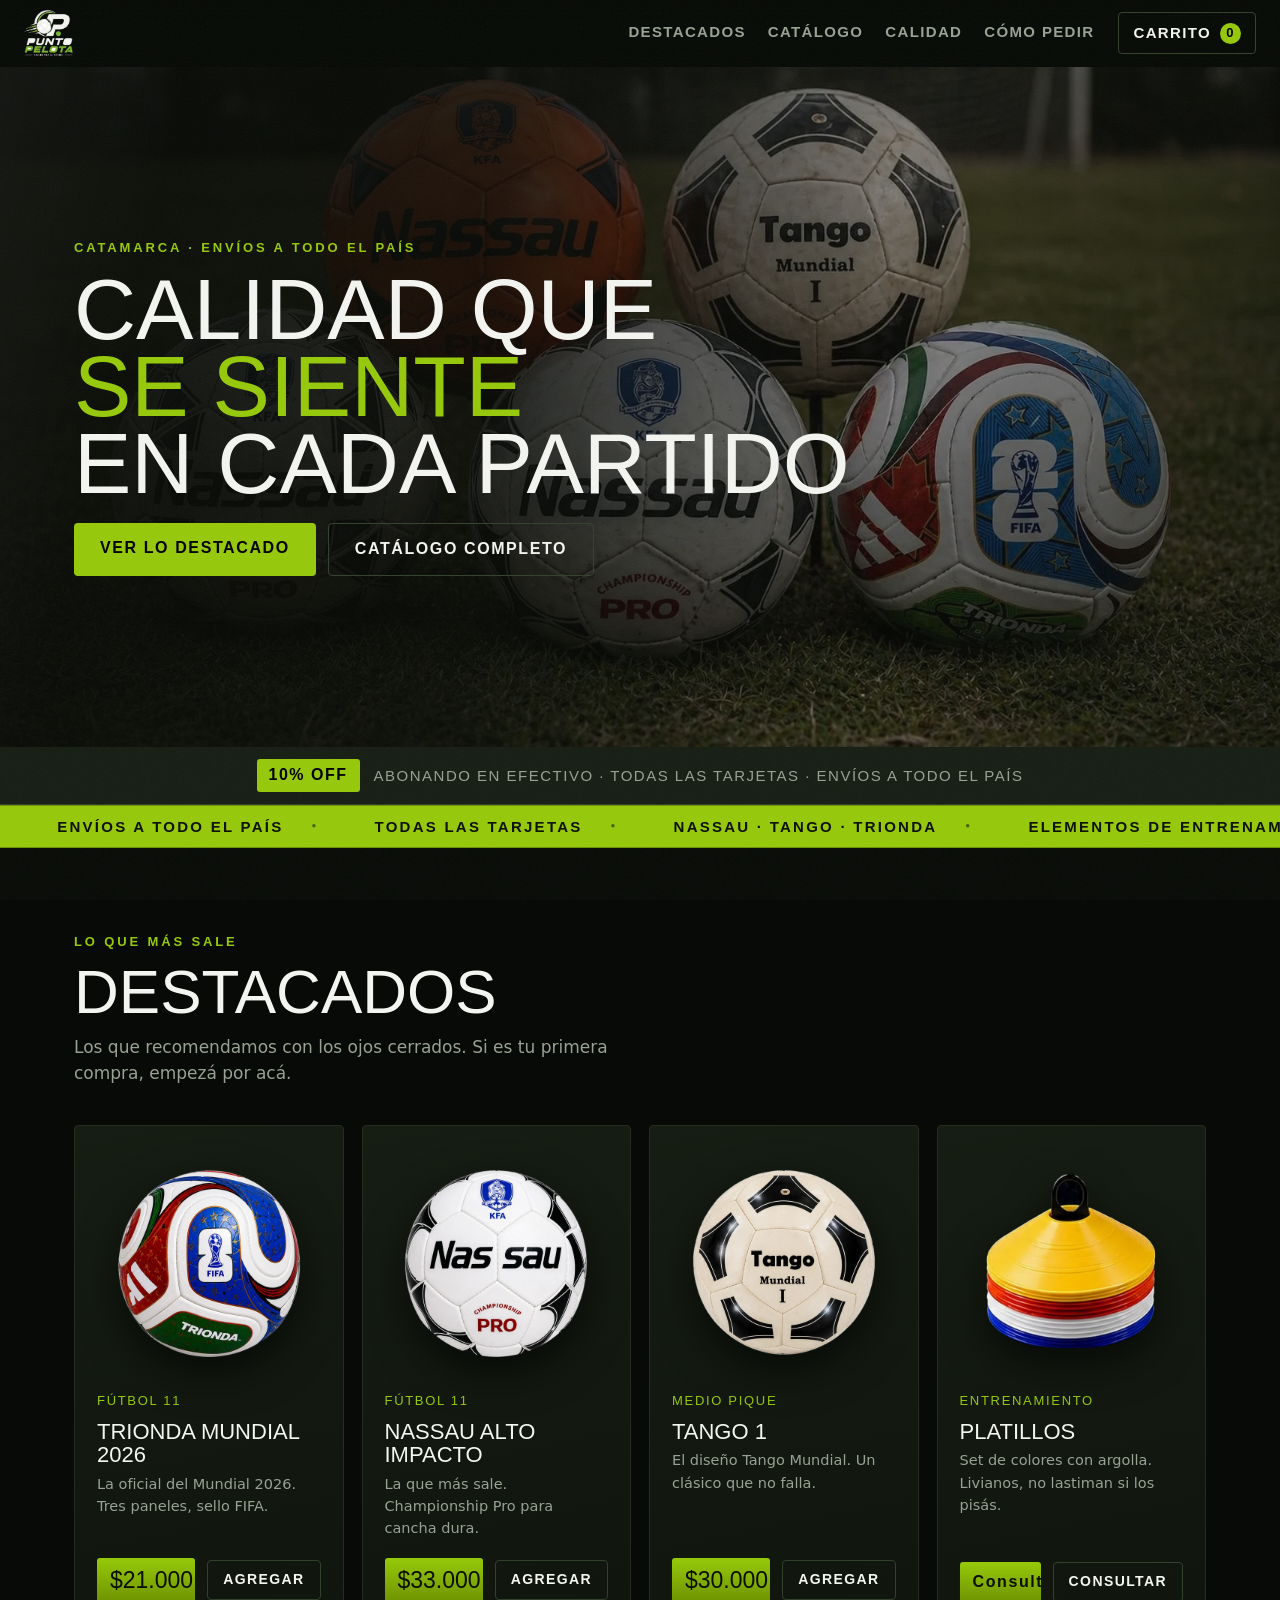
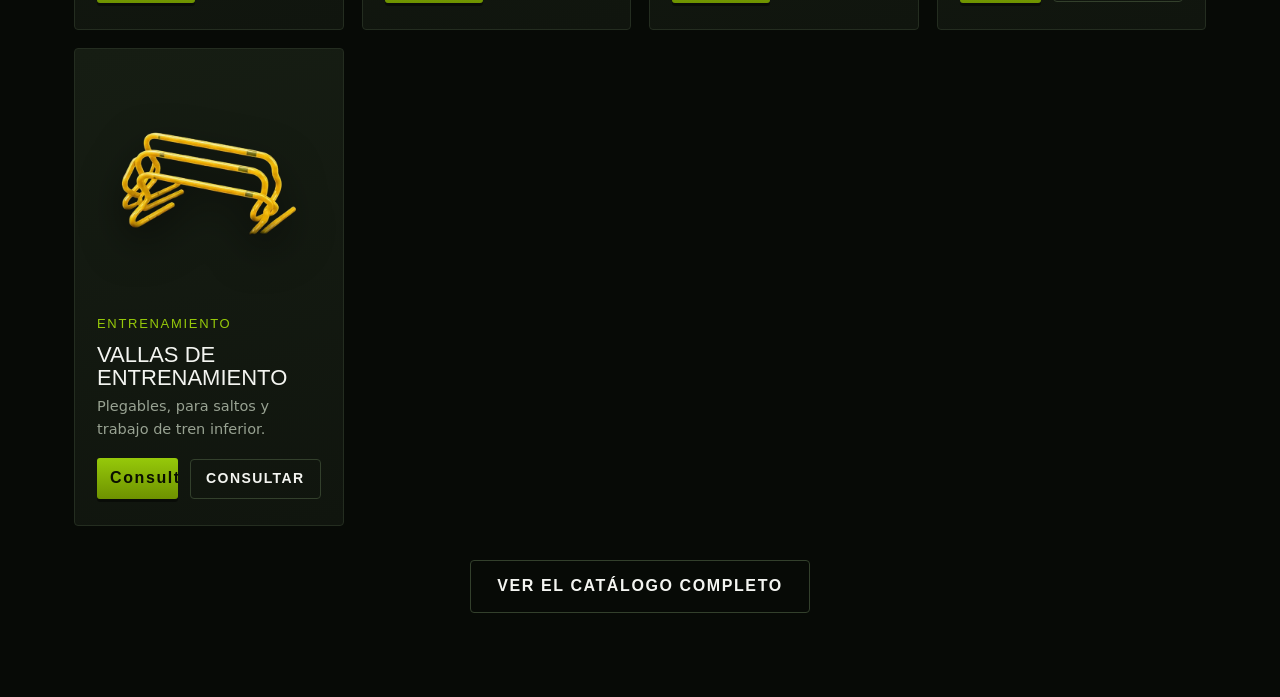
==== commit 19def0da: "aas" ====
--- a/index.html
+++ b/index.html
@@ -27,7 +27,7 @@
 </head>
 <body>
 
-<a class="skip" href="#catalogo">Ir al catálogo</a>
+<a class="skip" data-view="catalogo" href="#">Ir al catálogo</a>
 <div class="grain" aria-hidden="true"></div>
 
 <header class="bar" id="bar">
@@ -35,10 +35,10 @@
     <img src="assets/img/logo.webp" alt="Punto Pelota" width="150" height="141">
   </a>
   <nav class="nav">
-    <a href="#destacados">Destacados</a>
-    <a href="#catalogo">Catálogo</a>
-    <a href="#calidad">Calidad</a>
-    <a href="#pedir">Cómo pedir</a>
+    <a data-view="inicio" href="#">Destacados</a>
+    <a data-view="catalogo" href="#">Catálogo</a>
+    <a data-view="calidad" href="#">Calidad</a>
+    <a data-view="pedir" href="#">Cómo pedir</a>
   </nav>
   <button class="cart-btn" id="cartOpen" aria-label="Abrir carrito">
     Carrito <span class="cart-count" id="cartCount">0</span>
@@ -46,14 +46,15 @@
 </header>
 <!-- nav inferior de celular (como Offload) -->
 <nav class="bottom-nav" id="bottomNav" aria-label="Navegación principal">
-  <a class="bn" href="#top"><svg viewBox="0 0 24 24" fill="none" stroke="currentColor" stroke-width="2"><path d="M3 9l9-7 9 7v11a2 2 0 01-2 2H5a2 2 0 01-2-2z"/><polyline points="9 22 9 12 15 12 15 22"/></svg><span>Inicio</span></a>
-  <a class="bn" href="#catalogo"><svg viewBox="0 0 24 24" fill="none" stroke="currentColor" stroke-width="2"><rect x="3" y="3" width="7" height="7"/><rect x="14" y="3" width="7" height="7"/><rect x="3" y="14" width="7" height="7"/><rect x="14" y="14" width="7" height="7"/></svg><span>Catálogo</span></a>
+  <button class="bn active" data-view="inicio"><svg viewBox="0 0 24 24" fill="none" stroke="currentColor" stroke-width="2"><path d="M3 9l9-7 9 7v11a2 2 0 01-2 2H5a2 2 0 01-2-2z"/><polyline points="9 22 9 12 15 12 15 22"/></svg><span>Inicio</span></button>
+  <button class="bn" data-view="catalogo"><svg viewBox="0 0 24 24" fill="none" stroke="currentColor" stroke-width="2"><rect x="3" y="3" width="7" height="7"/><rect x="14" y="3" width="7" height="7"/><rect x="3" y="14" width="7" height="7"/><rect x="14" y="14" width="7" height="7"/></svg><span>Catálogo</span></button>
   <a class="bn bn-wp" href="https://wa.me/5493834608775" target="_blank" rel="noopener"><svg viewBox="0 0 24 24" fill="currentColor"><path d="M17.47 14.38c-.28-.14-1.64-.81-1.9-.9-.25-.1-.43-.14-.62.14-.18.28-.71.9-.87 1.08-.16.18-.32.2-.6.07-.28-.14-1.18-.43-2.25-1.38-.83-.74-1.39-1.65-1.55-1.93-.16-.28-.02-.43.12-.57.13-.12.28-.32.42-.48.14-.16.18-.28.28-.46.1-.18.05-.34-.02-.48-.07-.14-.62-1.5-.85-2.05-.22-.54-.45-.47-.62-.47l-.53-.01c-.18 0-.48.07-.73.34-.25.27-.97.95-.97 2.3s1 2.66 1.13 2.85c.14.18 1.96 3 4.75 4.21.66.29 1.18.46 1.58.58.66.21 1.26.18 1.74.11.53-.08 1.64-.67 1.87-1.32.23-.65.23-1.2.16-1.32-.07-.12-.25-.2-.53-.33z"/><path d="M12 2C6.48 2 2 6.48 2 12c0 1.85.5 3.58 1.37 5.07L2 22l5.07-1.36C8.43 21.51 10.16 22 12 22c5.52 0 10-4.48 10-10S17.52 2 12 2zm0 18c-1.7 0-3.29-.44-4.67-1.22l-.33-.2-3.41.91.91-3.35-.22-.35A7.94 7.94 0 014 12c0-4.42 3.58-8 8-8s8 3.58 8 8-3.58 8-8 8z"/></svg><span>WhatsApp</span></a>
   <button class="bn" id="bnCart"><svg viewBox="0 0 24 24" fill="none" stroke="currentColor" stroke-width="2"><circle cx="9" cy="21" r="1"/><circle cx="20" cy="21" r="1"/><path d="M1 1h4l2.68 13.39a2 2 0 002 1.61h9.72a2 2 0 002-1.61L23 6H6"/></svg><span>Carrito</span><span class="bn-count" id="bnCount">0</span></button>
 </nav>
 
 <main id="top">
 
+<div class="view" id="view-inicio">
   <section class="hero">
     <img class="hero-bg" src="assets/img/hero.webp" alt="" aria-hidden="true" fetchpriority="high">
     <span class="sweep" aria-hidden="true"></span>
@@ -61,8 +62,8 @@
       <p class="eyebrow">Catamarca · Envíos a todo el país</p>
       <h1>Calidad que<br><span>se siente</span><br>en cada partido</h1>
       <div class="hero-cta">
-        <a class="btn btn-lime" href="#destacados">Ver lo destacado</a>
-        <a class="btn btn-ghost" href="#catalogo">Catálogo completo</a>
+        <a class="btn btn-lime" data-view="inicio" href="#">Ver lo destacado</a>
+        <a class="btn btn-ghost" data-view="catalogo" href="#">Catálogo completo</a>
       </div>
     </div>
   </section>
@@ -82,10 +83,12 @@
         <p class="lede">Los que recomendamos con los ojos cerrados. Si es tu primera compra, empezá por acá.</p>
       </header>
       <div class="feat" id="feat"></div>
-      <a class="btn btn-ghost feat-more reveal" href="#catalogo">Ver el catálogo completo</a>
-    </div>
-  </section>
-
+      <a class="btn btn-ghost feat-more reveal" data-view="catalogo" href="#">Ver el catálogo completo</a>
+    </div>
+  </section>
+</div>
+
+<div class="view" id="view-catalogo" hidden>
   <section class="sec catalogo" id="catalogo">
     <div class="sec-in">
       <header class="sec-head reveal">
@@ -97,7 +100,9 @@
       <p class="loading" id="loading">Cargando el catálogo…</p>
     </div>
   </section>
-
+</div>
+
+<div class="view" id="view-calidad" hidden>
   <section class="sec calidad" id="calidad">
     <div class="sec-in calidad-in">
       <figure class="calidad-img reveal">
@@ -117,7 +122,9 @@
       </div>
     </div>
   </section>
-
+</div>
+
+<div class="view" id="view-pedir" hidden>
   <section class="sec pedir" id="pedir">
     <div class="sec-in">
       <header class="sec-head reveal">
@@ -141,8 +148,6 @@
     </div>
   </section>
 
-</main>
-
 <footer class="foot">
   <div class="sec-in foot-in">
     <div>
@@ -151,15 +156,19 @@
     </div>
     <div class="foot-links">
       <a href="https://wa.me/5493834608775" target="_blank" rel="noopener">WhatsApp 383 460-8775</a>
-      <a href="#destacados">Destacados</a>
-      <a href="#catalogo">Catálogo</a>
-      <a href="#pedir">Cómo pedir</a>
+      <a data-view="inicio" href="#">Destacados</a>
+      <a data-view="catalogo" href="#">Catálogo</a>
+      <a data-view="pedir" href="#">Cómo pedir</a>
     </div>
   </div>
 </footer>
 
 
 <!-- ficha de producto -->
+</div>
+
+</main>
+
 <div class="scrim" id="scrim" hidden></div>
 <div class="modal" id="modal" role="dialog" aria-modal="true" aria-labelledby="mNombre" aria-hidden="true">
   <div class="modal-card">
@@ -196,4 +205,4 @@
 
 <script src="assets/js/app.js"></script>
 </body>
-</html> +</html>
--- a/assets/css/styles.css
+++ b/assets/css/styles.css
@@ -1,3 +1,7 @@
+/* ---------- SPA views ---------- */
+.view[hidden]{display:none !important}
+.view{min-height:calc(100dvh - 54px)}   /* ocupa la pantalla sin el header */
+
 /* Punto Pelota — tokens tomados del logo y los flyers oficiales */
 :root{
   --pitch:#070A06; --night:#10150E; --night2:#161D13;
@@ -310,8 +314,8 @@
 .cart-fine{color:var(--ash);font-size:13px;text-align:center;margin-top:11px}
 
 /* ---------- Barra fija de celular ---------- */
-.bottom-nav{position:sticky;top:0;z-index:39;   /* justo debajo del .bar (z:40) */
-  display:none;grid-template-columns:repeat(4,1fr);
+.bottom-nav{display:none;grid-template-columns:repeat(4,1fr);
+  position:fixed;top:54px;left:0;right:0;z-index:39;
   background:rgba(10,15,8,.97);backdrop-filter:blur(14px);
   border-bottom:1px solid var(--line2)}
 .bn{display:flex;flex-direction:column;align-items:center;justify-content:center;
@@ -319,7 +323,7 @@
   font-family:'Barlow Condensed',sans-serif;font-weight:600;
   text-transform:uppercase;letter-spacing:.08em;font-size:11px;
   cursor:pointer;text-decoration:none;position:relative;transition:color .18s}
-.bn:hover,.bn:focus-visible{color:var(--lime)}
+.bn:hover,.bn:focus-visible,.bn.active{color:var(--lime)}
 .bn svg{width:22px;height:22px;stroke-linecap:round;stroke-linejoin:round}
 .bn-wp{color:#25D366}.bn-wp:hover,.bn-wp:focus-visible{color:#128C7E}
 .bn-count{position:absolute;top:6px;right:calc(50% - 20px);
@@ -383,8 +387,9 @@
   .pasos{grid-template-columns:1fr;gap:22px}
   .pedir-cta{flex-direction:column;align-items:flex-start}
   .pedir-cta .btn{width:100%}
-  .bottombar:not([hidden]){display:flex}
-  body.hascart{padding-bottom:78px}
+  .bottom-nav{display:grid}
+  main{padding-top:56px}
+  .view{min-height:calc(100dvh - 110px)}
   .toast{bottom:28px}
   .modal{padding:0;align-items:flex-end}
   .modal-card{width:100%;max-height:92dvh;border-radius:12px 12px 0 0;
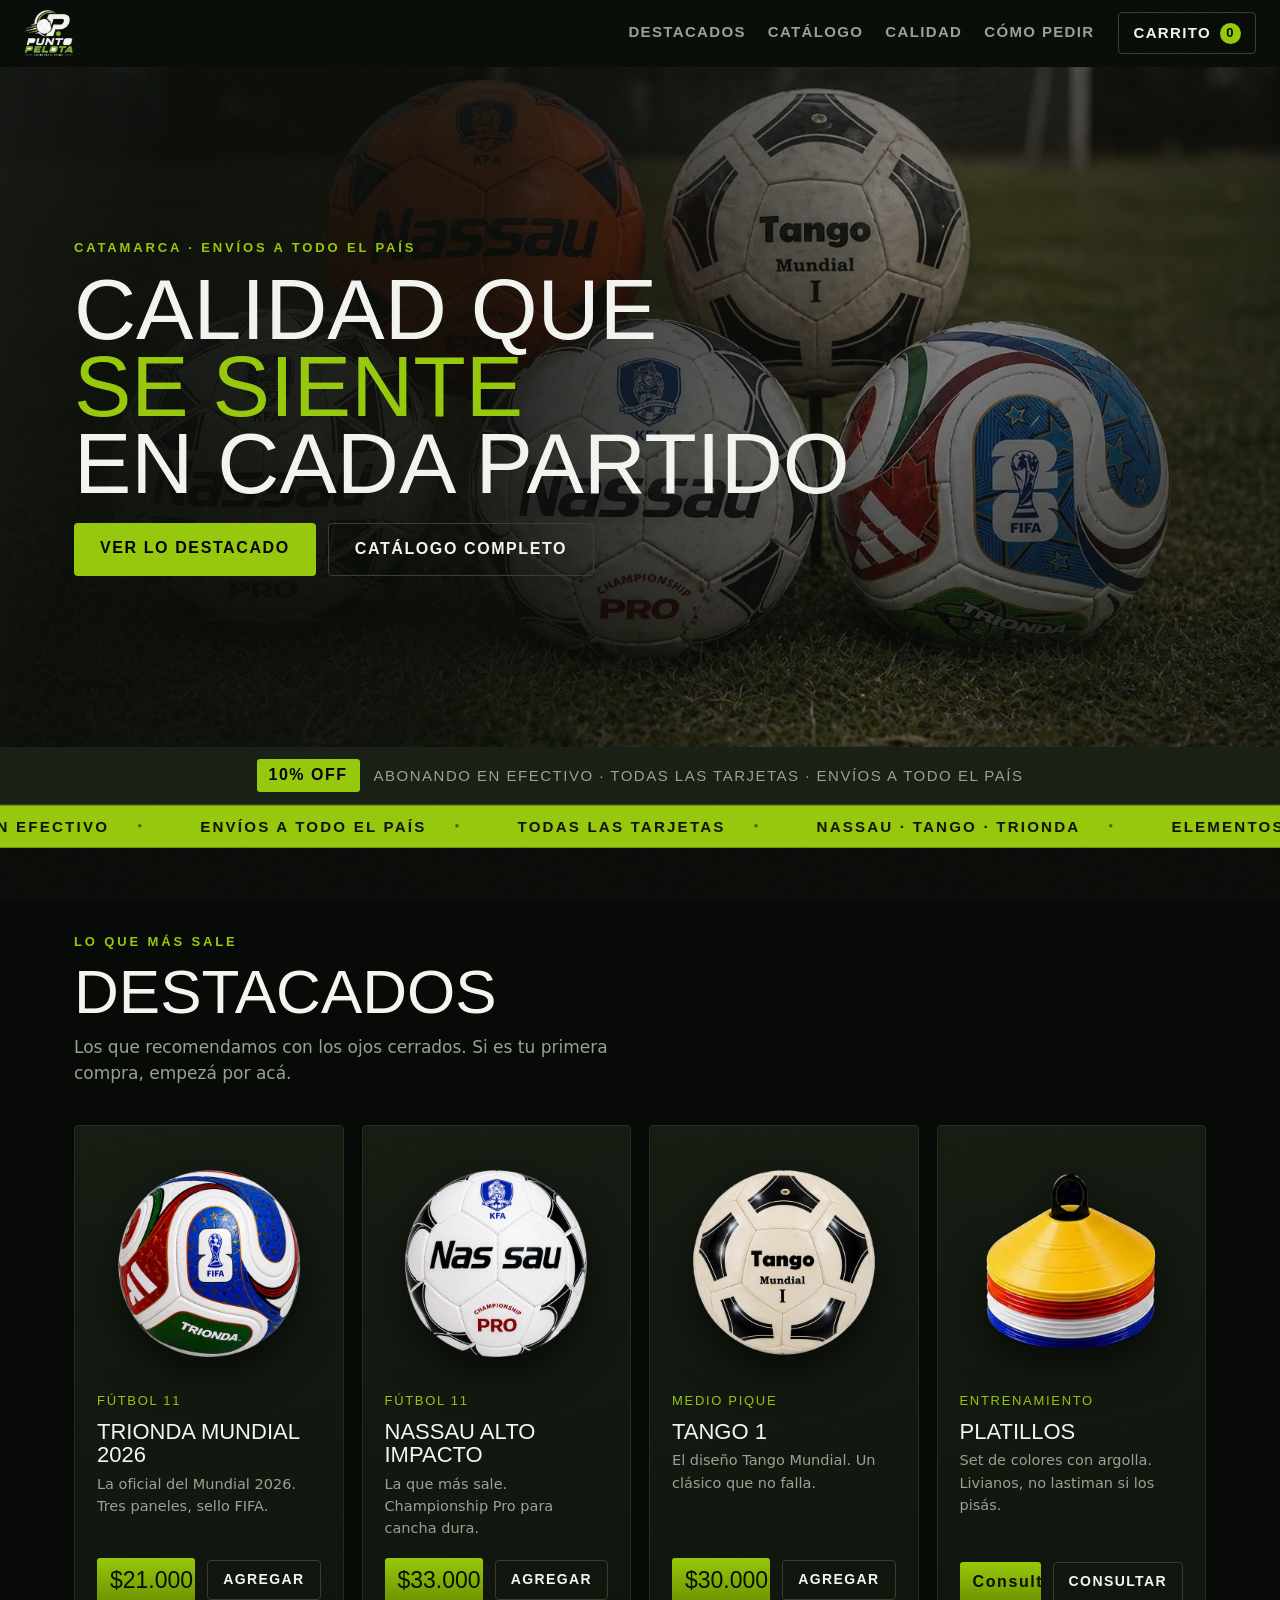
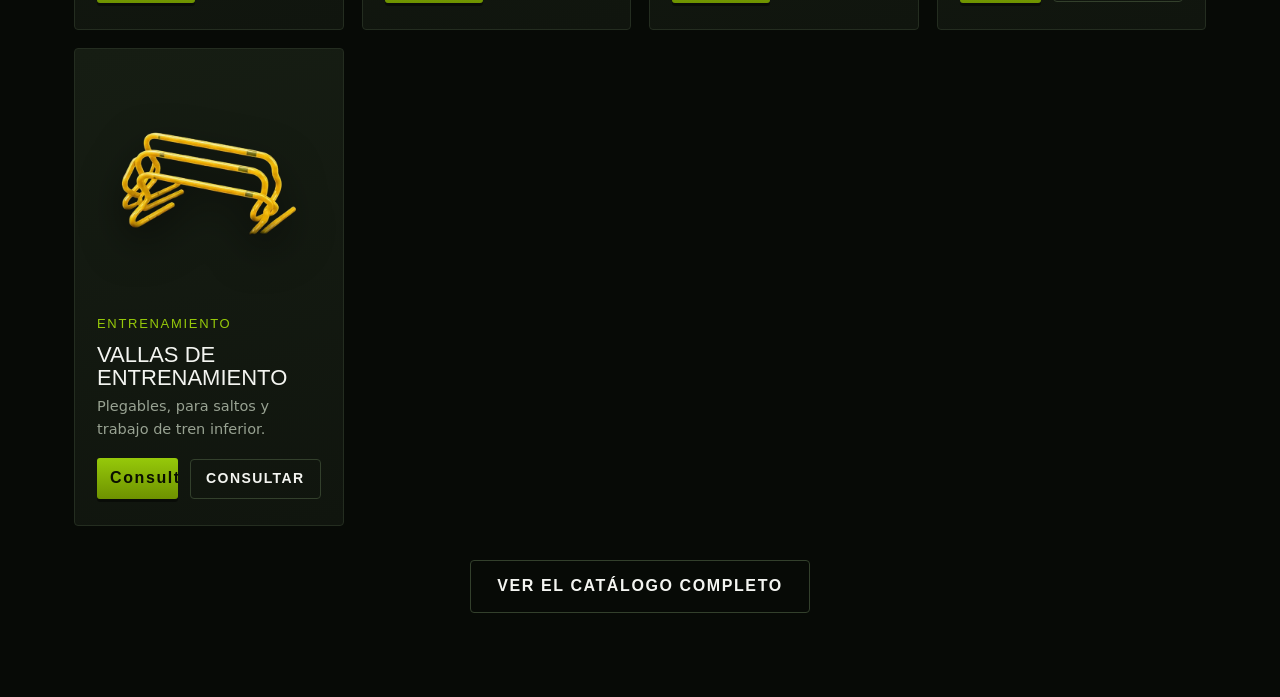
==== commit cab7e061: "hah" ====
--- a/index.html
+++ b/index.html
@@ -48,6 +48,8 @@
 <nav class="bottom-nav" id="bottomNav" aria-label="Navegación principal">
   <button class="bn active" data-view="inicio"><svg viewBox="0 0 24 24" fill="none" stroke="currentColor" stroke-width="2"><path d="M3 9l9-7 9 7v11a2 2 0 01-2 2H5a2 2 0 01-2-2z"/><polyline points="9 22 9 12 15 12 15 22"/></svg><span>Inicio</span></button>
   <button class="bn" data-view="catalogo"><svg viewBox="0 0 24 24" fill="none" stroke="currentColor" stroke-width="2"><rect x="3" y="3" width="7" height="7"/><rect x="14" y="3" width="7" height="7"/><rect x="3" y="14" width="7" height="7"/><rect x="14" y="14" width="7" height="7"/></svg><span>Catálogo</span></button>
+  <button class="bn" data-view="calidad"><svg viewBox="0 0 24 24" fill="none" stroke="currentColor" stroke-width="2"><path d="M12 22s8-4 8-10V5l-8-3-8 3v7c0 6 8 10 8 10z"/></svg><span>Calidad</span></button>
+  <button class="bn" data-view="pedir"><svg viewBox="0 0 24 24" fill="none" stroke="currentColor" stroke-width="2"><path d="M21 15a2 2 0 01-2 2H7l-4 4V5a2 2 0 012-2h14a2 2 0 012 2z"/></svg><span>Pedir</span></button>
   <a class="bn bn-wp" href="https://wa.me/5493834608775" target="_blank" rel="noopener"><svg viewBox="0 0 24 24" fill="currentColor"><path d="M17.47 14.38c-.28-.14-1.64-.81-1.9-.9-.25-.1-.43-.14-.62.14-.18.28-.71.9-.87 1.08-.16.18-.32.2-.6.07-.28-.14-1.18-.43-2.25-1.38-.83-.74-1.39-1.65-1.55-1.93-.16-.28-.02-.43.12-.57.13-.12.28-.32.42-.48.14-.16.18-.28.28-.46.1-.18.05-.34-.02-.48-.07-.14-.62-1.5-.85-2.05-.22-.54-.45-.47-.62-.47l-.53-.01c-.18 0-.48.07-.73.34-.25.27-.97.95-.97 2.3s1 2.66 1.13 2.85c.14.18 1.96 3 4.75 4.21.66.29 1.18.46 1.58.58.66.21 1.26.18 1.74.11.53-.08 1.64-.67 1.87-1.32.23-.65.23-1.2.16-1.32-.07-.12-.25-.2-.53-.33z"/><path d="M12 2C6.48 2 2 6.48 2 12c0 1.85.5 3.58 1.37 5.07L2 22l5.07-1.36C8.43 21.51 10.16 22 12 22c5.52 0 10-4.48 10-10S17.52 2 12 2zm0 18c-1.7 0-3.29-.44-4.67-1.22l-.33-.2-3.41.91.91-3.35-.22-.35A7.94 7.94 0 014 12c0-4.42 3.58-8 8-8s8 3.58 8 8-3.58 8-8 8z"/></svg><span>WhatsApp</span></a>
   <button class="bn" id="bnCart"><svg viewBox="0 0 24 24" fill="none" stroke="currentColor" stroke-width="2"><circle cx="9" cy="21" r="1"/><circle cx="20" cy="21" r="1"/><path d="M1 1h4l2.68 13.39a2 2 0 002 1.61h9.72a2 2 0 002-1.61L23 6H6"/></svg><span>Carrito</span><span class="bn-count" id="bnCount">0</span></button>
 </nav>
--- a/assets/css/styles.css
+++ b/assets/css/styles.css
@@ -314,17 +314,17 @@
 .cart-fine{color:var(--ash);font-size:13px;text-align:center;margin-top:11px}
 
 /* ---------- Barra fija de celular ---------- */
-.bottom-nav{display:none;grid-template-columns:repeat(4,1fr);
+.bottom-nav{display:none;grid-template-columns:repeat(6,1fr);
   position:fixed;top:54px;left:0;right:0;z-index:39;
   background:rgba(10,15,8,.97);backdrop-filter:blur(14px);
   border-bottom:1px solid var(--line2)}
 .bn{display:flex;flex-direction:column;align-items:center;justify-content:center;
-  gap:4px;padding:10px 4px;border:0;background:none;color:var(--ash);
+  gap:3px;padding:9px 2px;border:0;background:none;color:var(--ash);
   font-family:'Barlow Condensed',sans-serif;font-weight:600;
-  text-transform:uppercase;letter-spacing:.08em;font-size:11px;
+  text-transform:uppercase;letter-spacing:.06em;font-size:10px;
   cursor:pointer;text-decoration:none;position:relative;transition:color .18s}
 .bn:hover,.bn:focus-visible,.bn.active{color:var(--lime)}
-.bn svg{width:22px;height:22px;stroke-linecap:round;stroke-linejoin:round}
+.bn svg{width:20px;height:20px;stroke-linecap:round;stroke-linejoin:round}
 .bn-wp{color:#25D366}.bn-wp:hover,.bn-wp:focus-visible{color:#128C7E}
 .bn-count{position:absolute;top:6px;right:calc(50% - 20px);
   background:var(--lime);color:#000;font-weight:700;
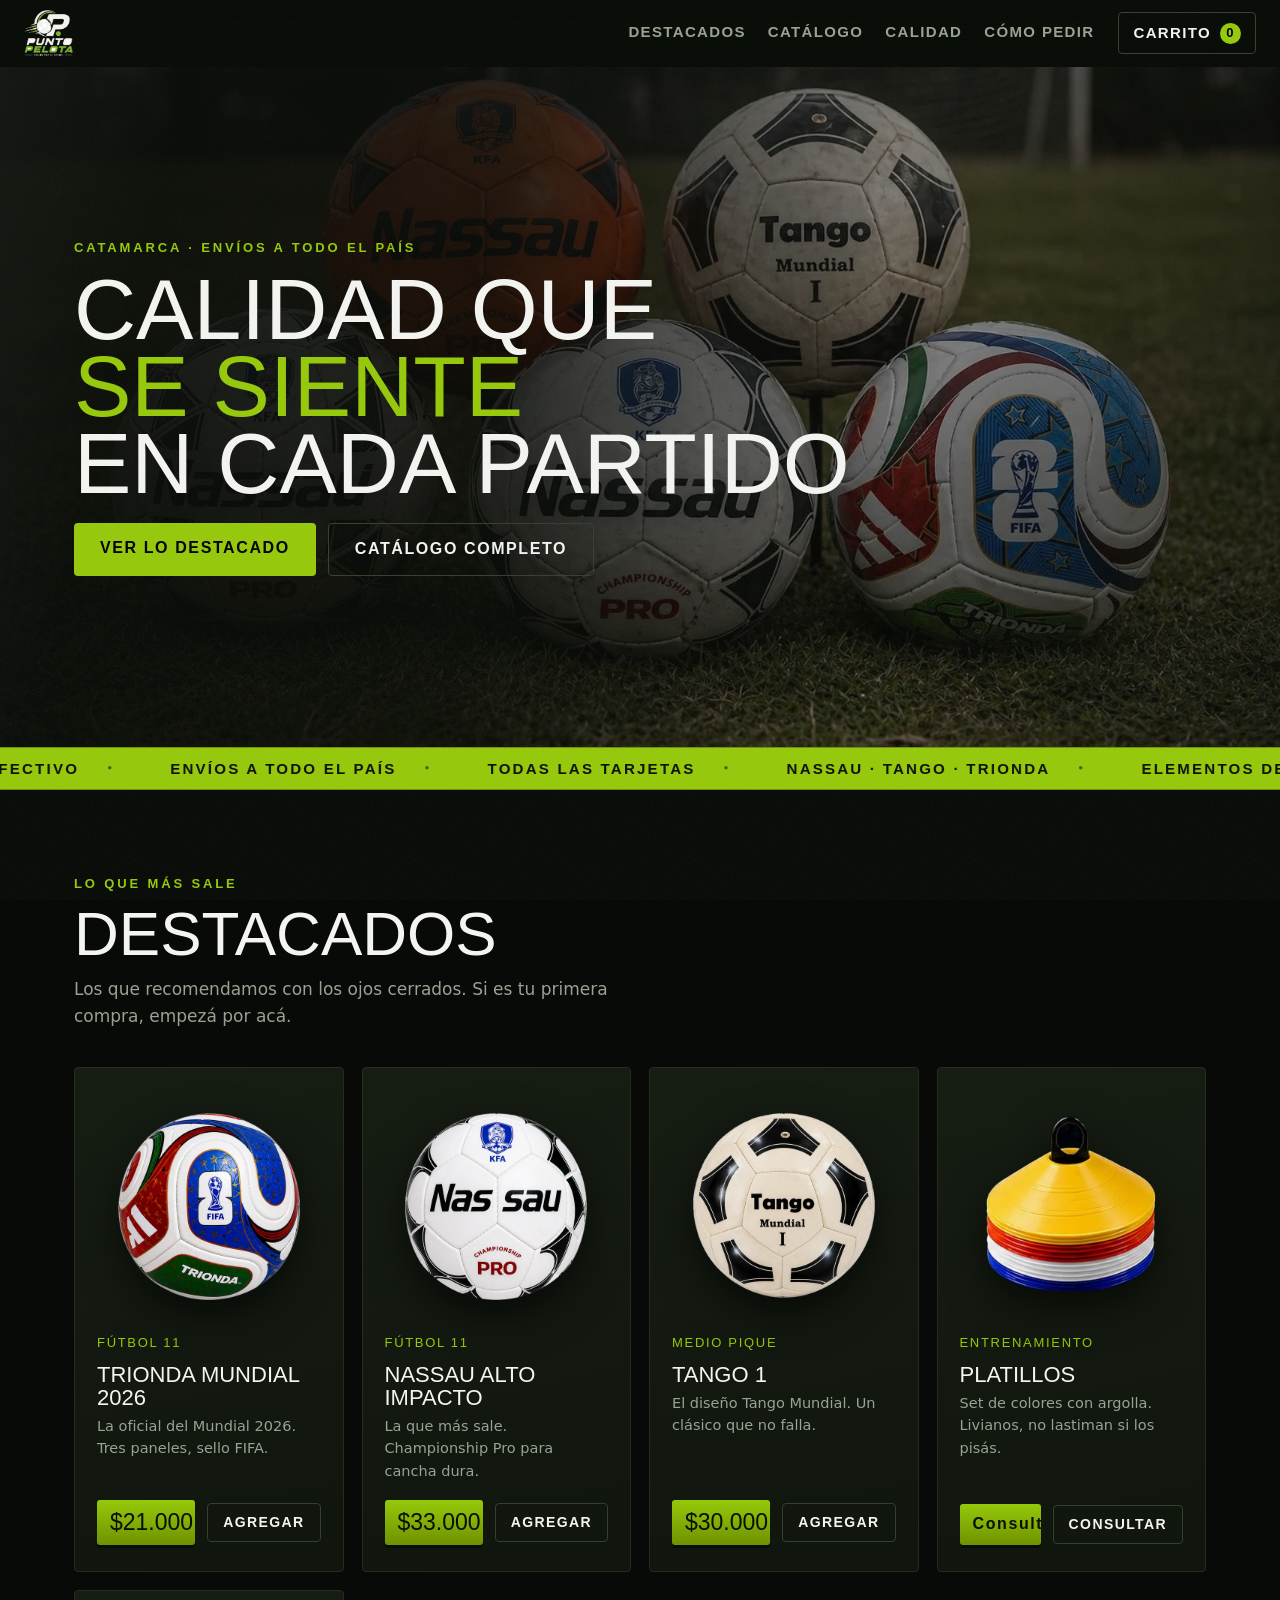
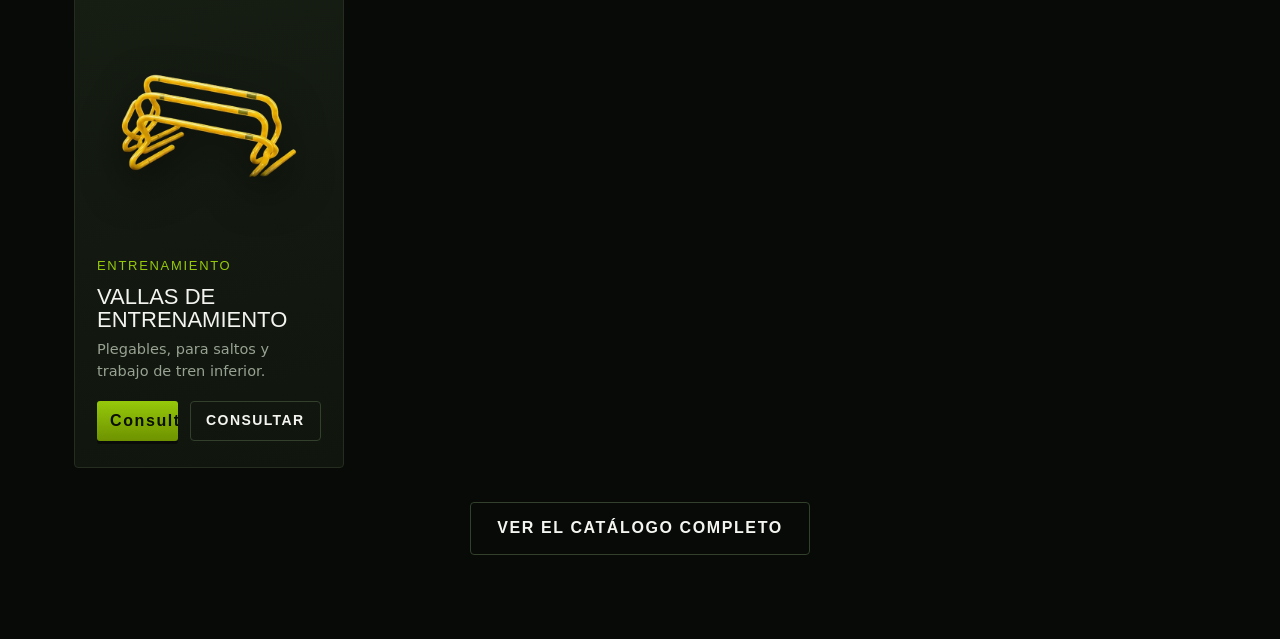
==== commit 798f0230: "mam" ====
--- a/index.html
+++ b/index.html
@@ -70,11 +70,6 @@
     </div>
   </section>
 
-  <div class="promo-strip">
-    <span class="promo-badge">10% OFF</span>
-    <span>abonando en efectivo · todas las tarjetas · envíos a todo el país</span>
-  </div>
-
   <div class="ticker" aria-hidden="true"><div class="ticker-inner" id="tickerInner"></div></div>
 
   <section class="sec destacados" id="destacados">
